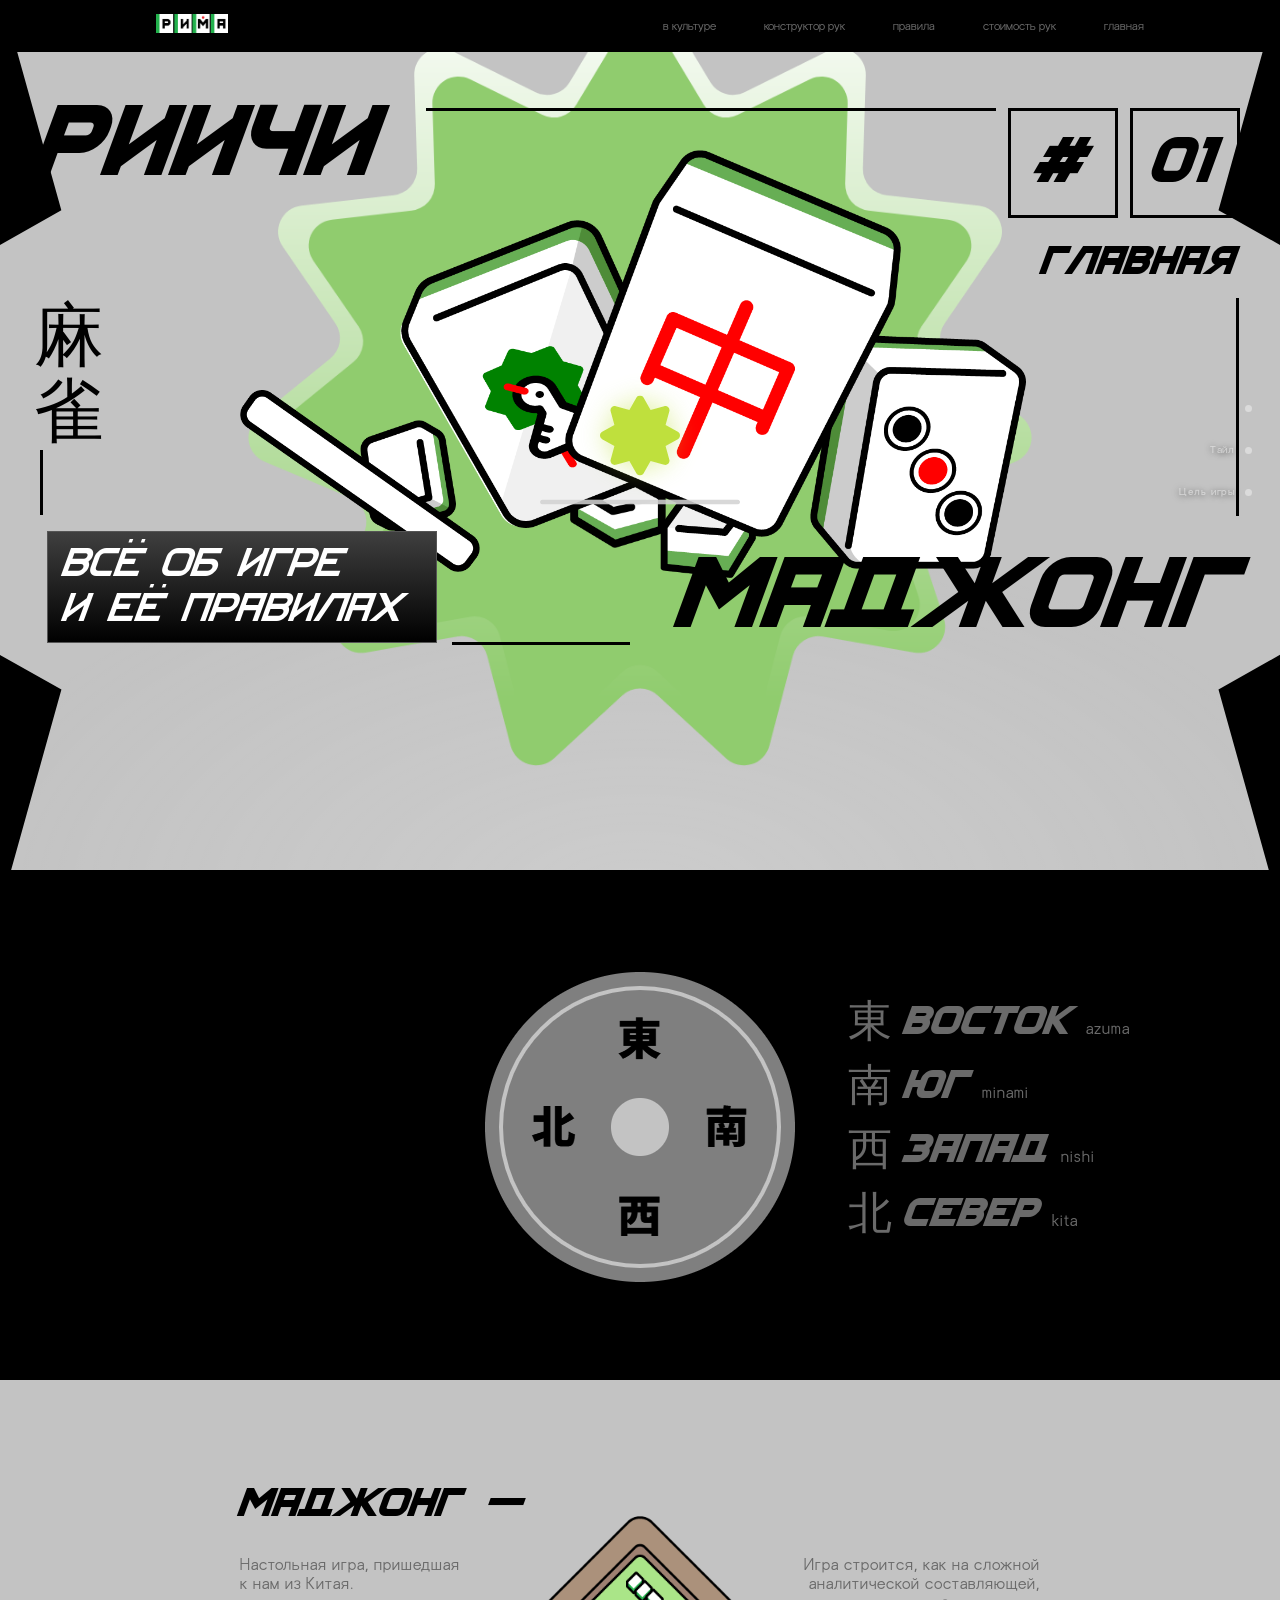
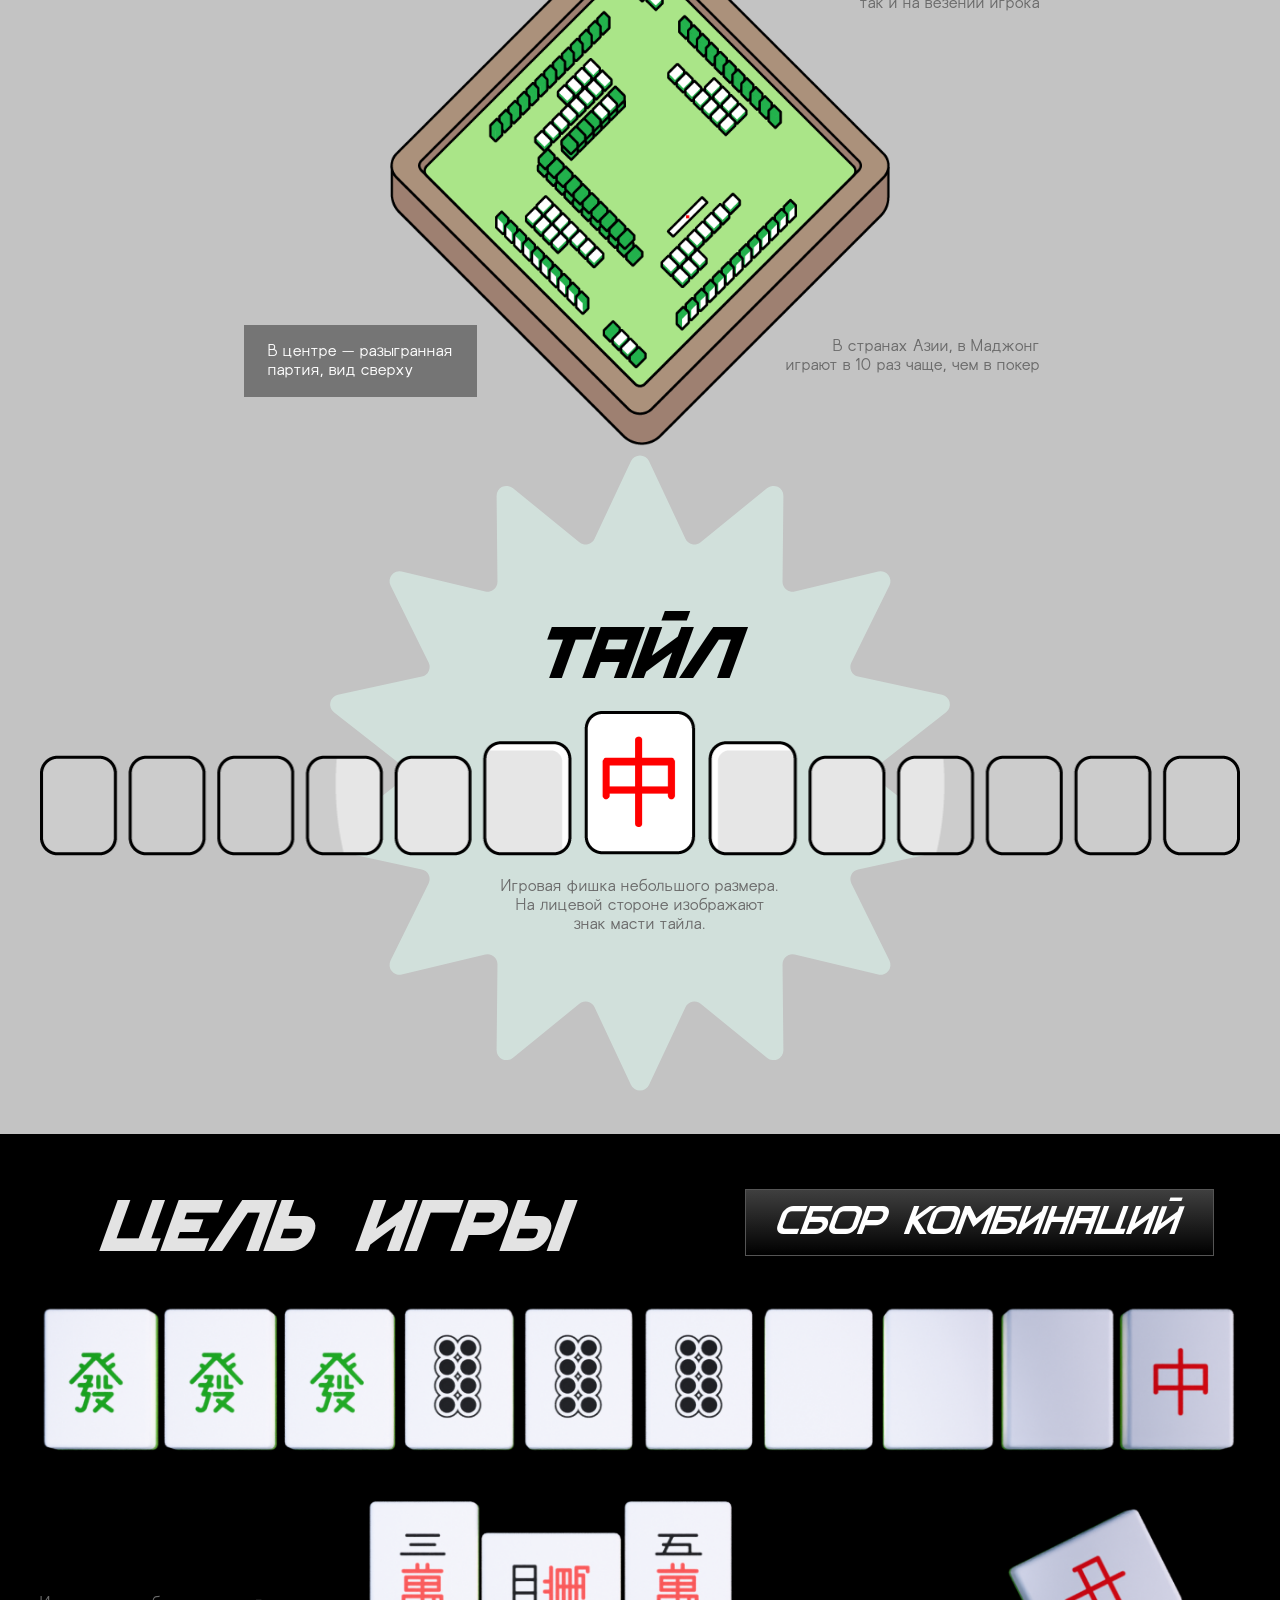
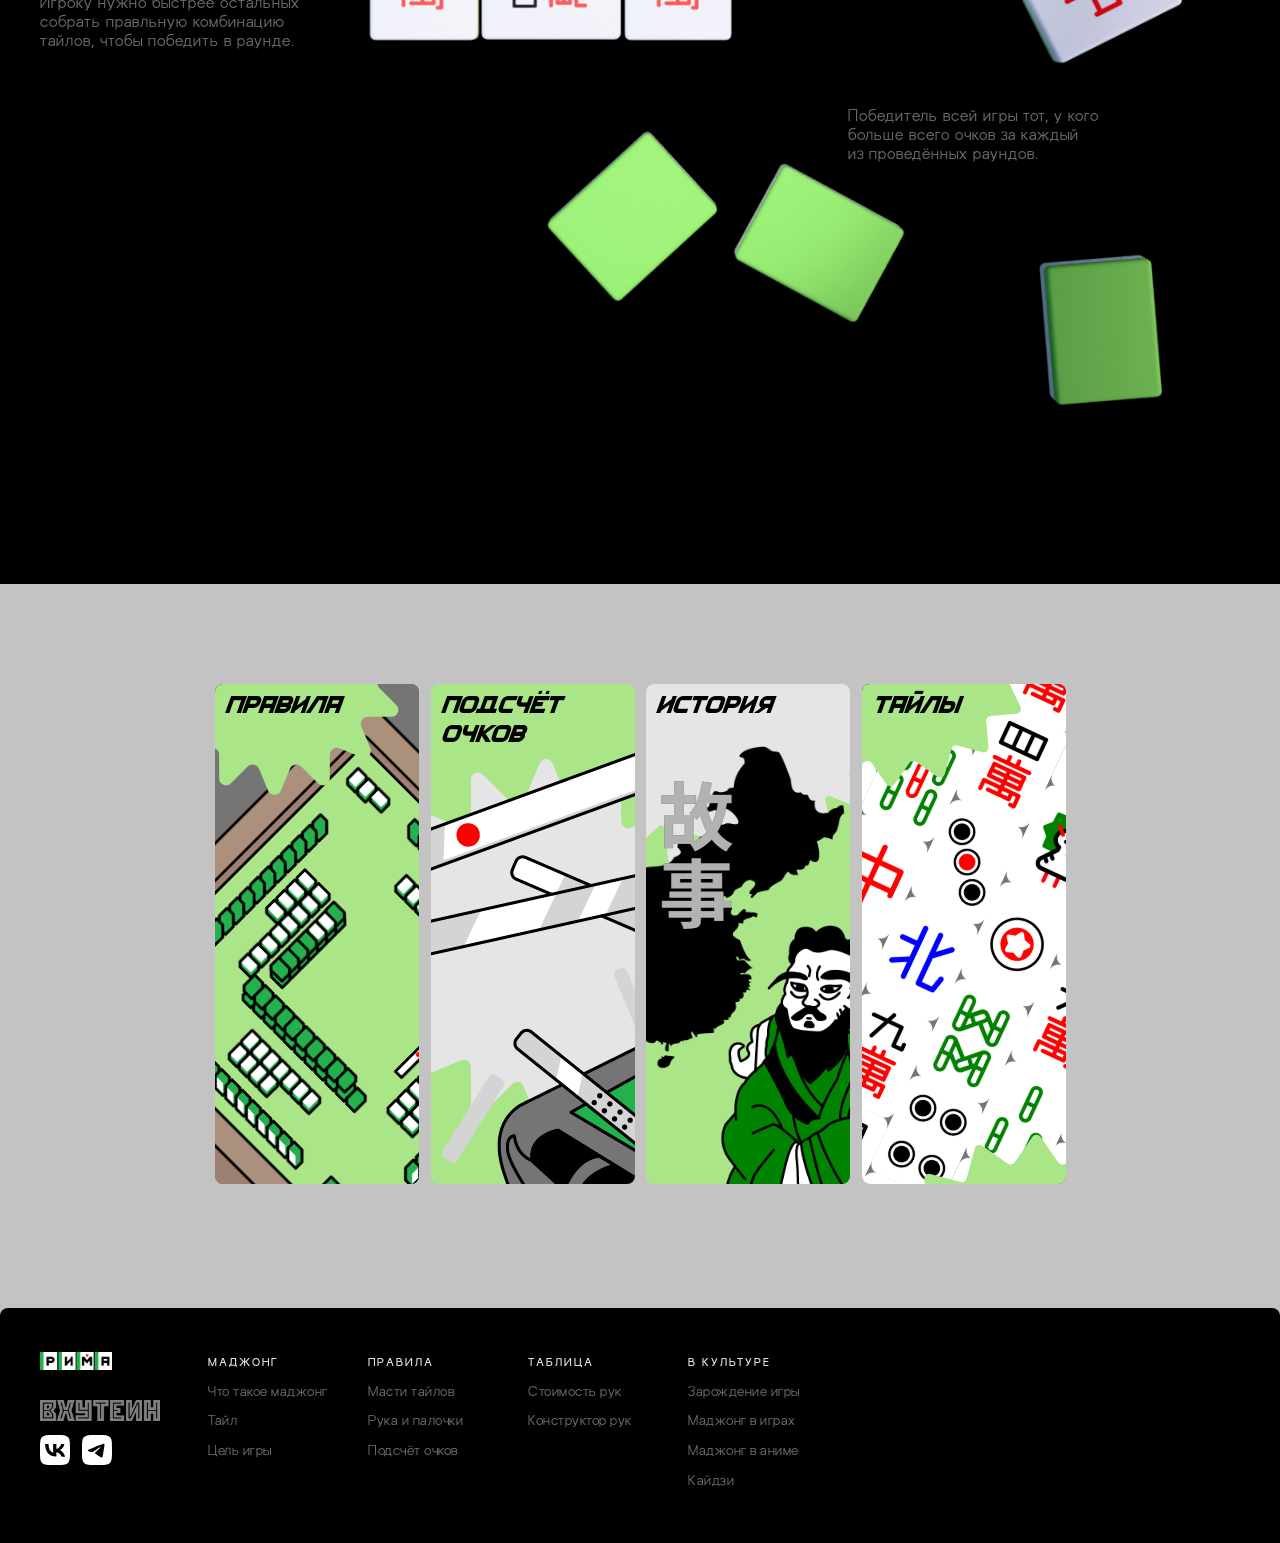
==== index.html @ a5db271f "website download download" ====
<!DOCTYPE html>
<html lang="en">
<head>
    <meta charset="UTF-8">
    <meta name="viewport" content="width=device-width, initial-scale=1.0">
    <title>Риичи Маждонг</title>
    <link rel="stylesheet" href="/css/style.css">
    <link rel="stylesheet" href="css/preloader.css">
    <script src="js/header.js" defer></script>
</head>
<body>
<script src="js/preloader.js"></script>
<!-- хедер -->
<div class="blk-bg-clr" id="header">
    <div class="header-content">
        <div class="logo">
            <img src="img/logo-png/Logo-Rima-Main.png" class="logo-rima-header">
        </div>
        <nav class="header-nav">
            <a href="/page-4.html">в культуре</a>
            <a href="/constructor.html">конструктор рук</a>
            <a href="/page-2.html">правила</a>
            <a href="/page-3.html">стоимость рук</a>
            <a href="/index.html">главная</a>
        </nav>
    </div>
</div>
<div class="padding-block-container m-b-100-block m-t-50-block m-t-100-block" style="position: relative;">
    <!-- звезда на фоне -->
    <div class="absolute-image-container z-2 parallax-container">
        <img src="img/g-banner-star-002.png" id="banner-star-002" class="layer" width="70%" data-speed="0.1">
    </div>
    <!-- тайлы на фоне -->
    <div class="absolute-image-container z-1 parallax-container">
        <!-- <img src="img/tiles-render/03.png" width="100%" id="banner-01-tiles-render-001" class="layer" data-speed="0.5"> -->

        <img src="img/TROG-page-01/banner-01-tile-white-001.png" width="8%" id="banner-01-tile-white-001" class="layer" data-speed="0.6">
        <img src="img/TROG-page-01/banner-01-tile-white-002.png" width="8%" id="banner-01-tile-white-002" class="layer" data-speed="0.7">
        <img src="img/TROG-page-01/banner-01-tile-white-003.png" width="8%" id="banner-01-tile-white-003" class="layer" data-speed="0.8">
        <img src="img/TROG-page-01/banner-01-stick-001.png" width="20%" id="banner-01-stick-001" class="layer" data-speed="1">
        <img src="img/TROG-page-01/banner-01-tile-pin-03-001.png" width="18%" id="banner-01-tile-pin-03-001" class="layer" data-speed="1.2">
        <img src="img/TROG-page-01/banner-01-tile-sou-01-001.png" width="24%" id="banner-01-tile-sou-01-001" class="layer" data-speed="1.6">
        <img src="img/TROG-page-01/banner-01-tile-red-001.png" width="28%" id="banner-01-tile-red-001" class="layer" data-speed="2.2">
    </div>
    <div class="block-horizontal-align">
        <div class="block-container" style="width: 4%;"><h1 class="t-l-align">Риичи</h1></div>
        <div class="block-container">
        <div class="block-container-horizontal items-r-align">
            <svg width="50%" height="4" xmlns="http://www.w3.org/2000/svg" style="margin-top: 8px;">
                <line x1="0" y1="1" x2="100%" y2="1" 
                stroke="black" 
                stroke-width="4" />
            </svg>
            <div class="square"><h2>#</h2></div>
            <div class="square"><h2>01</h2></div>
        </div>
        <h3 class="t-r-align" style="margin-right: 4px;">главная</h3>
        </div>
    </div>
    <div class="block-horizontal-align" style="max-height: 230px;">
        <div class="block-container"><p class="hh t-l-align" style="margin-left: -6px;">麻<br>雀</p>
        <svg width="4" height="30%" xmlns="http://www.w3.org/2000/svg">
            <line x1="1" y1="0" x2="1" y2="100%" 
                stroke="black" 
                stroke-width="4"/>
            </svg></div>
        <div class="block-container items-r-align">
            <svg width="4" height="100%" xmlns="http://www.w3.org/2000/svg">
            <line x1="1" y1="0" x2="1" y2="100%" 
                stroke="black" 
                stroke-width="4"/>
            </svg>
        </div>
    </div>
    <div class="block-horizontal-align">
        <div class="block-container">
            <div class="block-container-horizontal items-b-align">
                <div class="gradient-block">
                <h3 class="t-l-align">Всё об игре<br>
                    и её правилах</h3>
                </div>
                <svg width="30%" height="4" xmlns="http://www.w3.org/2000/svg" style="margin-top: 8px;">
                <line x1="0" y1="1" x2="100%" y2="1" 
                stroke="black" 
                stroke-width="4" />
            </svg>
            </div>
        </div>
        <div class="block-container"><h1 class="t-r-align" style="margin-top: 24px;">Маджонг</h1></div>
    </div>
</div>
<!-- блок ветра -->
<div class="no-padding-block-container blk-bg-clr" style="position: relative; height: 510px;">
    <div class="padding-block-container">
    <div class="block-container-horizontal m-t-100-block idx-up">
        <div class="block-container"></div>
        <div class="block-container items-c-align"><img src="img/round-with-winds-01.png"></div>
        <div class="block-container">
            <!-- ветер -->
            <div class="block-container-horizontal items-l-align items-c-v-align" style="margin-bottom: -12px; margin-top: 12px;">
                <p class="hh2">東</p>
                <h3>Восток</h3>
                <p style="margin-bottom: 0px;">azuma</p>
            </div>
            <!-- ветер -->
            <div class="block-container-horizontal items-l-align items-c-v-align" style="margin-bottom: -12px;">
                <p class="hh2">南</p>
                <h3>юг</h3>
                <p style="margin-bottom: 0px;">minami</p>
            </div>
            <!-- ветер -->
            <div class="block-container-horizontal items-l-align items-c-v-align" style="margin-bottom: -12px;">
                <p class="hh2">西</p>
                <h3>запад</h3>
                <p style="margin-bottom: 0px;">nishi</p>
            </div>
            <!-- ветер -->
            <div class="block-container-horizontal items-l-align items-c-v-align" style="margin-bottom: -12px;">
                <p class="hh2">北</p>
                <h3>Север</h3>
                <p style="margin-bottom: 0px;">kita</p>
            </div>
        </div>
    </div>
    </div>
</div>
<!-- блок что такое маджонг -->
<div class="padding-block-container max-width-800 m-b-100-block m-t-100-block" id="section-mahjong">
    <div class="block-container idx-up">
        <h3 class="t-l-align">Маджонг —</h3>
    </div>
<div class="block-horizontal-align idx-up">
    <div class="block-container">
        <p>Настольная игра, пришедшая<br>
            к&nbsp;нам из&nbsp;Китая.</p>
    </div>
    <div class="block-container"></div>
    <div class="block-container">
        <p class="t-r-align">Игра строится, как на&nbsp;сложной<br>
            аналитической составляющей,<br>
            так и&nbsp;на&nbsp;везении игрока</p>
    </div>
</div>
<div class="block-horizontal-align idx-up">
    <div class="block-container"></div>
    <div class="block-container image-container">
        <img src="img/table-game-002.png">
    </div>
    <div class="block-container"></div>
</div>
<div class="block-horizontal-align idx-up">
    <div class="block-container">
        <div class="grey-block">
            <p>В&nbsp;центре —&nbsp;разыгранная<br>
                партия, вид сверху</p>
        </div>
    </div>
    <div class="block-container"></div>
    <div class="block-container">
        <p class="t-r-align">В&nbsp;странах Азии, в&nbsp;Маджонг<br>
            играют в&nbsp;10&nbsp;раз чаще, чем в&nbsp;покер</p>
    </div>
</div>
</div>
<!-- блок что такое тайл -->
<div class="padding-block-container m-b-100-block" id="section-tile" style="position: relative;">
    <!-- звезда на фоне -->
    <div class="absolute-image-container z-1">
        <img src="img/g-star-001.png" class="star-anim-rotate-01">
    </div>
    <div class="block-container idx-up"><h2>Тайл</h2></div>
    <div class="block-container idx-up"><img src="img/tiles-in-row-01.png" width="100%"></div>
    <div class="idx-up"><p class="t-c-align">Игровая фишка небольшого размера.<br>
        На лицевой стороне изображают<br>
        знак масти тайла.</p></div>
</div>
<!-- блок какая цель игры -->
<div class="no-padding-block-container blk-bg-clr" id="section-goal" style="position: relative; height: 1050px;">
    <!-- тайлы на фоне -->
    <div class="absolute-image-container z1">
        <img src="img/tiles-render/20.png" width="1200vh">
    </div>
    <div class="padding-block-container">
        <div class="block-horizontal-align m-t-50-block idx-up">
            <div class="block-container"><h2>Цель игры</h2></div>
            <div class="block-container"><div class="gradient-block t-r-align" style="margin-left: 100px;"><h3>Сбор комбинаций</h3></div></div>
        </div>
    </div>
    <div class="padding-block-container">
        <div class="block-container" style="height: 270px;"></div>
        <div class="block-container-horizontal idx-up">
            <div class="block-container"><p>Игроку нужно быстрее остальных<br>
                                        собрать правльную комбинацию<br>
                                        тайлов, чтобы победить в&nbsp;раунде.</p></div>
            <div class="block-container"></div>
            <div class="block-container"></div>
        </div>
        <div class="block-container-horizontal idx-up">
            <div class="block-container"></div>
            <div class="block-container"></div>
            <div class="block-container"><p>Победитель всей игры тот, у&nbsp;кого<br>
                                        больше всего очков за&nbsp;каждый<br>
                                        из&nbsp;проведённых раундов.</p></div>
        </div>
    </div>
</div>
<div class="padding-block-container items-c-align m-t-100-block m-b-50-block">
    <div class="block-container-horizontal idx-cards" style="max-width: 850px;">
        
        <a href="/page-2.html" class="block-container block-cards-main">
            <h3 class="hc t-l-align z3">правила</h3>
            <img src="img/cards-01/rools.png">
        </a>

        <a href="/page-2.html#section-score" class="block-container block-cards-main" style="background-color: var(--thirdary-color);">
            <h3 class="hc t-l-align">подсчёт очков</h3>
            <img src="img/cards-01/score.png">
        </a>

        <a href="/page-4.html" class="block-container block-cards-main" style="background-color: var(--thirdary-color);">
            <h3 class="hc t-l-align">история</h3>
            <img src="img/cards-01/history.png">
        </a>

        <a href="/page-3.html" class="block-container block-cards-main">
            <h3 class="hc t-l-align">тайлы</h3>
            <img src="img/cards-01/tiles.png">
        </a>
        
    </div>
</div>
<!-- футер -->
<div class="block-container blk-bg-clr" id="footer">
<div class="padding-block-container footer-inner">

    <!-- Лого и соцсети -->
    <div class="footer-logo-col">
        <img src="img/logo-png/Logo-Rima-Main.png" class="logo-rima">
        <img src="img/logo-png/VH-logo-gray.png" class="logo-vhutein">
        <div class="footer-social">
            <img src="img/logo-svg/vk-white.svg" class="s-media-icons" style="margin-left:0">
            <img src="img/logo-svg/tg-white.svg" class="s-media-icons">
        </div>
    </div>

    <!-- Ссылки по разделам -->
    <nav class="footer-nav-cols">
        <div class="footer-nav-col">
            <p class="footer-nav-col__title">Маджонг</p>
            <a href="/index.html#section-mahjong">Что такое маджонг</a>
            <a href="/index.html#section-tile">Тайл</a>
            <a href="/index.html#section-goal">Цель игры</a>
        </div>
        <div class="footer-nav-col">
            <p class="footer-nav-col__title">Правила</p>
            <a href="/page-2.html#section-suits">Масти тайлов</a>
            <a href="/page-2.html#section-basics">Рука и палочки</a>
            <a href="/page-2.html#section-score">Подсчёт очков</a>
        </div>
        <div class="footer-nav-col">
            <p class="footer-nav-col__title">Таблица</p>
            <a href="/page-3.html">Стоимость рук</a>
            <a href="/constructor.html">Конструктор рук</a>
        </div>
        <div class="footer-nav-col">
            <p class="footer-nav-col__title">В культуре</p>
            <a href="/page-4.html#section-versions">Зарождение игры</a>
            <a href="/page-4.html#section-yakuza">Маджонг в играх</a>
            <a href="/page-4.html#section-akagi">Маджонг в аниме</a>
            <a href="/page-4.html#section-kaiji">Кайдзи</a>
        </div>
    </nav>

</div>
</div>
<button class="back-to-top" type="button" aria-label="Наверх">↑</button>
<script src="js/parallax.js"></script>
<script src="js/back-to-top.js"></script>
<script>
(function () {
    var MARGIN = '0px 0px -10% 0px';
    function observe(el, cb) {
        var obs = new IntersectionObserver(function (entries) {
            if (entries[0].isIntersecting) { cb(el); obs.disconnect(); }
        }, { threshold: 0, rootMargin: MARGIN });
        obs.observe(el);
    }
    document.querySelectorAll('.idx-up').forEach(function (el) {
        observe(el, function (e) { e.classList.add('idx-in'); });
    });
    document.querySelectorAll('.idx-cards').forEach(function (wrap) {
        Array.from(wrap.querySelectorAll('.block-cards-main')).forEach(function (item, i) {
            item.style.transitionDelay = (i * 0.1).toFixed(2) + 's';
        });
        observe(wrap, function (e) { e.classList.add('idx-in'); });
    });
}());
</script>
<script>
    var DOT_NAV_SECTIONS = [
        { id: 'section-mahjong', label: 'Маджонг' },
        { id: 'section-tile',    label: 'Тайл'    },
        { id: 'section-goal',    label: 'Цель игры'}
    ];
</script>
<script src="js/dots-nav.js"></script>
</body>
</html>
---- css/style.css ----
:root {
    --main-black: #000;
    --main-color: #22B14C;
    --secondary-color: #90CC6E;
    --thirdary-color: #AAE588;
    --gray-text-1: #6a6a6a;
    --gray-text-2: #e3e3e3;
    --main-padding: 0px 96px;
    --block-padding: 2px 12px;
    --main-gap: 12px;
    --main-stroke-weight: 3px;
    /* Длительность анимации */
    --transition-duration: 0.3s;
}

html {
  scroll-behavior: smooth;
}

body {
    margin: 0;
    padding: 0;
    min-height: 100vh; /* Высота body = высоте экрана */
    background-size: contain;
    background-color: #C3C3C3;
    background-attachment: fixed;
    font-family: 'ventoza-progressive', sans-serif;
    font-weight: 100;
    font-size: 16px;
    overflow-x: hidden;
    box-sizing: border-box; /* Учитываем padding в ширину */
}

body::before {
    content: '';
    position: fixed;
    bottom: 0;
    left: 0;
    width: 100vw;
    height: 100vh;
    background: radial-gradient(ellipse 80% 60% at 50% 100%,
        rgba(255, 255, 255, 0.16) 0%,
        transparent 70%
    );
    z-index: -9999;
    pointer-events: none;
}

div {
    /* background-color: rgba(0, 0, 0, 0.1); */
    /* Стиль для дива, чтобы видеть форму блока */
}



/* Ventoza progressive */

@font-face {
    /* Ventoza progressive */
    font-family: 'ventoza-progressive';
    src: url('fonts/progressive/Ventozaprogressive-Semi-bold.otf');
    font-weight: 150;
    font-style: normal;
    font-display: swap;
}

@font-face {
    /* Ventoza progressive */
    font-family: 'ventoza-progressive';
    src: url('fonts/progressive/Ventozaprogressive-Regular.otf');
    font-weight: 100;
    font-style: normal;
    font-display: swap;
}

@font-face {
    /* Ventoza progressive */
    font-family: 'ventoza-progressive';
    src: url('fonts/progressive/Ventozaprogressive-Light.otf');
    font-weight: 50;
    font-style: normal;
    font-display: swap;
}




/* Ventoza berense italic */

@font-face {
    /* Ventoza berense */
    font-family: 'ventoza-berense';
    src: url('fonts/berense/Ventozaberense-Bolditalic.otf');
    font-weight: 700;
    font-style: italic;
    font-display: swap;
}

@font-face {
    /* Ventoza berense */
    font-family: 'ventoza-berense';
    src: url('fonts/berense/Ventozaberense-Semi-bolditalic.otf');
    font-weight: 600;
    font-style: italic;
    font-display: swap;
}

@font-face {
    /* Ventoza berense */
    font-family: 'ventoza-berense';
    src: url('fonts/berense/Ventozaberense-Regularitalic.otf');
    font-weight: 400;
    font-style: italic;
    font-display: swap;
}

@font-face {
    /* Ventoza berense */
    font-family: 'ventoza-berense';
    src: url('fonts/berense/Ventozaberense-Lightitalic.otf');
    font-weight: 300;
    font-style: italic;
    font-display: swap;
}



/* Ventoza berense */

@font-face {
    /* Ventoza berense */
    font-family: 'ventoza-berense';
    src: url('fonts/berense/Ventozaberense-Bold.otf');
    font-weight: 700;
    font-style: normal;
    font-display: swap;
}

@font-face {
    /* Ventoza berense */
    font-family: 'ventoza-berense';
    src: url('fonts/berense/Ventozaberense-Semi-bold.otf');
    font-weight: 600;
    font-style: normal;
    font-display: swap;
}

@font-face {
    /* Ventoza berense */
    font-family: 'ventoza-berense';
    src: url('fonts/berense/Ventozaberense-Regular.otf');
    font-weight: 400;
    font-style: normal;
    font-display: swap;
}

@font-face {
    /* Ventoza berense */
    font-family: 'ventoza-berense';
    src: url('fonts/berense/Ventozaberense-Light.otf');
    font-weight: 300;
    font-style: normal;
    font-display: swap;
}



/* Gen Shin */

@font-face {
    /* Gen Shin Bold */
    font-family: 'gen-shin-bold';
    src: url('fonts/Gen Shin/Gen Shin Gothic Bold.ttf');
    font-weight: 500;
    font-style: normal;
    font-display: swap;
}

@font-face {
    /* Gen Shin Heavy */
    font-family: 'gen-shin-heavy';
    src: url('fonts/Gen Shin/Gen Shin Gothic Bold.ttf');
    font-weight: 700;
    font-style: normal;
    font-display: swap;
}

.padding-block-container {
    max-width: 1200px;
    margin: 0 auto;
    margin-bottom: 12px;
    min-height: 48px;
    gap: var(--main-gap);
    box-sizing: border-box; /* Учитываем padding в ширину */
}

.no-padding-block-container {
    width: 100%;
    margin-bottom: 12px;
    padding: var(--block-padding);
    min-height: 48px;
    gap: var(--main-gap);
    box-sizing: border-box; /* Учитываем padding в ширину */
}

.block-container {
    position: relative;
    width: 100%;
    min-height: 48px;
    margin-bottom: 12px;
    gap: var(--main-gap);
    box-sizing: border-box; /* Учитываем padding в ширину */
}

.block-container-horizontal {
    position: relative;
    display: flex;
    justify-content: center; /* Центрируем по горизонтали */
    width: 100%;
    min-height: 48px;
    margin-bottom: 12px;
    gap: var(--main-gap);
    box-sizing: border-box; /* Учитываем padding в ширину */
    align-items: flex-start; /* <-- добавляем - элементы не растягиваются по высоте */
}

.block-cards-main {
    display: block;
    text-decoration: none;
    color: inherit;
    border-radius: 8px;
    background-color: var(--gray-text-1);
    overflow: hidden;
    position: relative;
    height: 500px;

    cursor: pointer; /* Меняет курсор на "пальчик" */
    transition: transform 0.3s ease-out, filter 0.3s ease-out, box-shadow 0.3s ease-out;    
    will-change: transform; /* Подсказка браузеру для плавной анимации */
}

.block-cards-main:hover {
    transform: scale(1.03); 
    box-shadow: 0 10px 20px rgba(0, 0, 0, 0.2);
    filter: brightness(1.1);
}

/* Эффект при клике (нажатии) */
.block-cards-main:active {
    transform: scale(1.01);
}

.m-b-100-block {
    margin-bottom: 200px;
}

.m-b-50-block {
    margin-bottom: 100px;
}

.m-b-25-block {
    margin-bottom: 50px;
}

.m-b-12-block {
    margin-bottom: 25px;
}

.m-b-0-block {
    margin-bottom: 0px;
}

.m-t-50-block {
    margin-top: 50px;
}

.m-t-100-block {
    margin-top: 100px;
}

.p-t-100 {
    padding-top: 100px;
}

.p-b-50 {
    padding-bottom: 50px;
}

.p-b-100 {
    padding-bottom: 100px;
}

.p-b-150 {
    padding-bottom: 150px;
}

.p-b-200 {
    padding-bottom: 200px;
}

.block-container-horizontal .square {
    flex: 0 0 auto; /* сокращенная запись: flex-grow, flex-shrink, flex-basis */
}

.square {
    width: 110px; /* или любой другой размер */
    aspect-ratio: 1 / 1; /* сохраняет квадратную форму */
    border: var(--main-stroke-weight) solid var(--main-black); /* черная обводка 2px */
    background-color: transparent; /* без заливки */
    box-sizing: border-box; /* обводка внутри размера */
    align-items: center;
    margin: 8px 0px;
    display: flex;
    align-items: center;  /* вертикальное центрирование */
    justify-content: center;  /* горизонтальное центрирование */
}

.square h2 {
    font-size: 64px;
}

.block-horizontal-align {
    display: flex;
    justify-content: center; /* Центрируем по горизонтали */
    gap: var(--main-gap);
}

.items-r-align {
    display: flex;
    justify-content: flex-end; /* выравнивание по правой стороне */
}

.items-l-align {
    display: flex;
    justify-content: flex-start; /* выравнивание по правой стороне */
}

.items-b-align {
    display: flex;
    align-items: flex-end; /* выравнивание по правой стороне */
}

.items-c-align {
    display: flex;
    justify-content: center; /* по горизонтали */
    align-items: center;     /* по вертикали */
}

.items-c-v-align {
    display: flex;
    align-items: center;     /* по вертикали */
}

.image-container {
    position: relative;
    width: min(300px, 30vw);  /* адаптивная ширина */
    height: min(200px, 20vw);  /* адаптивная высота */
    overflow: visible;
    margin: 40px;
}

.image-container img {
    position: absolute;
    top: 50%;
    left: 50%;
    transform: translate(-50%, -50%);
    width: min(500px, 50vw);   /* адаптивный размер картинки */
    height: auto;
    max-width: none;            /* убираем ограничение max-width */
}

.absolute-image-container {
    position: absolute;
    top: 0;
    left: 0;
    width: 100%;
    height: 100%;
    display: flex;
    justify-content: center; /* центрирование по горизонтали */
    align-items: center;     /* центрирование по вертикали */
    pointer-events: none;    /* чтобы картинка не мешала кликать по тексту */
}

.z3 {
    z-index: 3;
}

.z2 {
    z-index: 2;
}

.z1 {
    z-index: 1;
}

.z0 {
    z-index: 0;
}

.z-1 {
    z-index: -1;
}

.z-2 {
    z-index: -2;
}

.z-3 {
    z-index: -3;
}

.z-4 {
    z-index: -4;
}

.z-5 {
    z-index: -5;
}

.z-6 {
    z-index: -6;
}

.z-7 {
    z-index: -7;
}

.z-8 {
    z-index: -8;
}

.z-9 {
    z-index: -9;
}

.z-10 {
    z-index: -10;
}

.gradient-block {
    background: linear-gradient(to bottom, #3f3f3f, var(--main-black));
    width: fit-content;
    /* было 2px снизу — текст визуально упирался в край; отступ считается от border-box */
    padding: 10px 32px 8px 32px;
    margin: 4px;
    outline: 1px solid #555555;
    box-sizing: border-box;
}

.gradient-block h3 {
    color: white !important; 
    font-weight: 600;
    /* запас под выносные элементы шрифта (descenders), без лишнего отступа снизу блока */
    line-height: 1.12;
    padding-bottom: 2px;
}

.grey-block {
    background-color: #757575;
    width: fit-content;
    padding: 1px 24px 1px 24px;
    margin: 4px;
}

.grey-block p {
    color: white !important;
}

#header {
    position: fixed;
    top: 0;
    left: 0;
    width: 100%;
    height: 52px;
    display: flex;
    justify-content: center;
    background-color: var(--main-black);
    z-index: 1000;
    position: fixed;
    left: 50%;
    transform: translate(-50%, 0);
    border-radius: 0px;
    
    /* Добавляем плавный переход */
    transition: transform 0.3s ease;
}

/* Скрытое состояние (будет управляться через JS) */
#header.hidden {
    transform: translate(-50%, -100px);
}

.header-content {
    width: 100%;
    max-width: 1200px;
    padding: 0 96px;
    display: flex;
    align-items: center;
    justify-content: space-between;
    box-sizing: border-box;
}

/* Стили для навигации */
.header-nav {
    display: flex;
    gap: 48px;
    background-color: transparent;
}

.header-nav a {
    font-size: 12px;
}

.header-nav a {
    color: var(--gray-text-1);
    text-decoration: none;
    font-family: 'ventoza-progressive', sans-serif;
    transition: color var(--transition-duration);
    background-color: transparent;
}

.header-nav a:hover {
    color: var(--main-color);
}

#footer {
    border-radius: 8px 8px 0px 0px;
    padding: 0;
    width: 100%;
    margin-bottom: 0;
    overflow: hidden; /* предотвращает margin-collapse дочерних элементов */
}

/* ── Footer: внутренний layout ──────────────────────────── */
.footer-inner {
    display: flex;
    align-items: flex-start;
    gap: 48px;
    padding: 44px 0 40px;
    min-height: unset;
}

/* Колонка с логотипами и соцсетями */
.footer-logo-col {
    display: flex;
    flex-direction: column;
    align-items: flex-start;
    gap: 14px;
    flex: 0 0 auto;
}

.footer-social {
    display: flex;
    align-items: center;
}

/* Блок с навигационными колонками */
.footer-nav-cols {
    display: flex;
    gap: 40px;
    flex: 1 1 0;
    flex-wrap: wrap;
    padding-top: 4px;
}

.footer-nav-col {
    display: flex;
    flex-direction: column;
    gap: 10px;
    min-width: 120px;
}

/* Заголовок колонки */
.footer-nav-col__title {
    color: var(--gray-text-2) !important;
    font-family: 'ventoza-progressive', sans-serif;
    font-weight: 150;
    font-size: 11px;
    letter-spacing: 2px;
    text-transform: uppercase;
    margin: 0 0 4px;
}

/* Ссылки в колонке */
.footer-nav-col a {
    color: var(--gray-text-1);
    text-decoration: none;
    font-family: 'ventoza-progressive', sans-serif;
    font-weight: 100;
    font-size: 14px;
    letter-spacing: 0.5px;
    transition: color 0.2s ease;
    line-height: 1.4;
}

.footer-nav-col a:hover {
    color: var(--main-color);
}

@media (max-width: 768px) {
    .footer-inner {
        flex-direction: column;
        gap: 28px;
        padding: 28px 16px 24px;
    }
    .footer-nav-cols {
        gap: 24px;
    }
}

h1, h2, h3 {
    font-family: ventoza-berense;
    margin-top: 0px;
    margin-bottom: 0px;
}

h1 {
    font-weight: 700;
    font-style: italic;
    font-size: 100px;
    text-align: center;
    line-height: 90px;
}

h2 {
    font-weight: 700;
    font-style: italic;
    font-size: 72px;
    text-align: center;
    margin-top: 0px;
}

h3 {
    font-weight: 700;
    font-style: italic;
    font-size: 40px;
    text-align: center;
    margin-top: 0px;
}

h4 {
    font-weight: 700;
    font-style: italic;
    font-size: 40px;
    text-align: center;
    margin-top: 0px;
}

h5 {
    font-weight: 700;
    font-style: italic;
    font-size: 24px;
    text-align: center;
    margin-top: 0px;
}

.hh, .hh2 {
    font-family: gen-shin-bold;
    color: var(--main-black);
    line-height: 76px;
    margin-top: 0px;
    margin-bottom: 0px;
}

.hh {
    font-size: 70px;
}

.hh2 {
    font-size: 44px;
}

.hc {
    position: absolute;
    font-size: 24px;
    margin: 8px 12px;
}

p {
  font-family: ventoza-progressive;
  color: var(--gray-text-1);
  font-size: 16px;
  letter-spacing: 1px;
  z-index: 1;
}

.t-l-align {
    text-align: left;
}

.gradient-block .t-l-align {
    margin-left: -16px;
}

.t-c-align {
    text-align: center;
}

.t-r-align {
    text-align: right;
}

.grn-bg-clr {
    background-color: #AAE687;
}

.grn-bg-clr p {
 color: var(--main-black);
}

.blk-bg-clr {
    background-color: var(--main-black);
}

.blk-bg-clr h2 {
    color: var(--gray-text-2);
}

.blk-bg-clr h3 {
    color: var(--gray-text-1);
}

.blk-bg-clr p {
    color: var(--gray-text-1);
}

.blk-bg-clr .hh {
    color: var(--gray-text-1);
}

.blk-bg-clr .square {
    border: var(--main-stroke-weight) solid var(--gray-text-2); /* черная обводка 2px */
}

.grn-p-18 {
    padding: 18px;
    background-color: #22B14C;
    border-radius: 8px;
}

.max-width-800 {
    max-width: 800px;
}

.stick-block {
    width: auto;
    height: 100%;
}

/* ── Секция палочек для счёта ── */
.stick-section {
    display: flex;
    align-items: center;
    gap: 48px;
}

/* Колонка с палочками — занимает всё свободное место */
.stick-list {
    flex: 1 1 0;
    min-width: 0;
    display: flex;
    flex-direction: column;
    gap: 12px;
}

.stick-row {
    display: flex;
    align-items: center;
    gap: 12px;
}

/* Палочка растягивается на всю строку минус метка */
.stick-row .stick-block {
    flex: 1 1 0;
    min-width: 0;
    width: 100%;
    height: auto;
    display: block;
}

/* Фиксированная ширина метки — «10000» самая широкая */
.stick-label {
    flex: 0 0 60px;
    margin: 0;
    text-align: left;
}

/* Колонка с текстом — фиксированная ширина справа */
.stick-text {
    flex: 0 0 400px;
}

.logo-rima {
    padding: 0;
    width: 72px;
    object-fit: contain;
    margin-bottom: 16px;
}

.logo-rima-header {
    padding: 20px;
    width: 72px;
    object-fit: contain;
}

.logo-vhutein {
    padding: 0;
    width: 120px;
    object-fit: contain;
}

.s-media-icons {
    width: 30px;
    margin-left: 12px;
    object-fit: contain;
}

.table-card {
    position: absolute;
    width: 500px;
    aspect-ratio: 1 / 1; /* сохраняет квадратную форму */
    left: -100px;
}

.g-star-002 {
    position: absolute;
    top: 0px;
}

.g-star-003 {
    position: absolute;
    top: 20px;
    width: 220px;
}

.score-02 {
    position: absolute;
    width: 205px;
    height: 460px;
    top: 10px;
}

#banner-01-tiles-render-001 {
    position: absolute;
    left: 175px;
}

#banner-01-stick-001 {
    position: absolute;
    left: 200px;
    top: 290px;
}

#banner-01-tile-pin-03-001 {
    position: absolute;
    left: 770px;
    top: 235px;
}

#banner-01-tile-red-001 {
    position: absolute;
    left: 525px;
    top: 50px;
}

#banner-01-tile-sou-01-001 {
    position: absolute;
    left: 360px;
    top: 120px;
}

#banner-01-tile-white-001 {
    position: absolute;
    left: 320px;
    top: 320px;
}

#banner-01-tile-white-002 {
    position: absolute;
    left: 530px;
    top: 370px;
}

#banner-01-tile-white-003 {
    position: absolute;
    left: 620px;
    top: 390px;
}

#g-star-004 {
    position: absolute;
    left: 360px;
    top: -10px;
}

#TROG-table-01 {
    position: absolute;
    width: max(130vw, 1400px);
    max-width: none !important;
    left: calc(50% - 900px);
    top: 250px;
    height: auto;
}

#TROG-tiles-01_1 {
    position: absolute;
    width: 100%;
    height: auto;
    top: 320px;
}

#TROG-tiles-01 {
    position: absolute;
    width: 70%;
    height: auto;
    left: -200px;
    top: 470px;
}

#TROG-tanuki-01 {
    position: absolute;
    height: auto;
    top: -50px;
    left: 500px;
}

#TROG-tail-01 {
    position: absolute;
    height: auto;
    top: 330px;
    left: 850px;
}

#TROG-tile-hand-01 {
    position: absolute;
    height: auto;
    top: 70px;
    left: 360px;
}

#TROG-hand-01 {
    position: absolute;
    height: auto;
    top: 170px;
    left: 480px;
}

#akagi-parallax-01, #akagi-parallax-02, #akagi-parallax-03, #akagi-parallax-bg {
    position: absolute;
    height: auto;
    left: 100px;
}

#akagi-parallax-bg {
    left: 200px;
}

.akagi-overlay-wrap {
    display: flex;
    justify-content: center;
    position: relative;
}

@keyframes spinCW {
    from { rotate: 0deg; }
    to   { rotate: 360deg; }
}

.akagi-light-03 {
    display: block;
    animation: spinCW 18s linear infinite;
}

@keyframes pinSway {
    0%, 100% { rotate: 25deg; }
    50%       { rotate: 35deg; }
}

@keyframes pinShake {
    0%        { rotate: 30deg; scale: 1; }
    10%       { scale: 1.12; }
    20%       { rotate: 42deg; }
    40%       { rotate: 18deg; }
    60%       { rotate: 40deg; }
    80%       { rotate: 20deg; }
    100%      { rotate: 30deg; scale: 1; }
}

.akagi-1-pin-wrap {
    position: absolute;
    top: 50%;
    left: 50%;
    translate: -50% -50%;
    width: 13%;
    z-index: 1;
    cursor: pointer;
    transition: scale 0.2s ease;
}

.akagi-1-pin-wrap:hover {
    scale: 1.15;
}

.akagi-1-pin-wrap.is-shaking .akagi-1-pin {
    animation: pinShake 0.45s ease-in-out;
}

.akagi-1-pin {
    display: block;
    width: 100%;
    animation: pinSway 3s ease-in-out infinite;
    -webkit-user-drag: none;
    user-select: none;
    pointer-events: none;
}

/* анимации */

@keyframes spin {
    from {
        transform: rotate(0deg);
    }
    to {
        transform: rotate(360deg);
    }
}

.star-anim-rotate-01 {
    animation: spin 60s linear infinite;
    image-rendering: crisp-edges;
}

/* Page 03: yaku table */
.yaku-page-title p {
    margin-top: 12px;
    color: #4b4b4b;
    
}

.yaku-banner-placeholder {
    min-height: 220px;
    border: 1px dashed #202020;
    border-radius: 8px;
    background-color: #b9b9b9;
}

.yaku-round-goal-section {
    position: relative;
    overflow: hidden;
    min-height: 420px;
    margin-bottom: 32px;
}

.yaku-round-goal-content {
    position: relative;
    z-index: 2;
    padding-top: 84px;
    padding-bottom: 84px;
    max-width: 900px;
}

.yaku-round-goal-content p {
    max-width: 760px;
    margin: 20px auto 0;
}

.yaku-round-goal-content a {
    color: #b9b9b9;
    text-decoration: none;
    font-family: 'ventoza-progressive', sans-serif;
    font-weight: 150;
    transition: color 0.2s ease;
}

.yaku-round-goal-content a:hover {
    color: var(--main-color);
}

.yaku-round-goal-star-wrap {
    position: absolute;
    top: 50%;
    left: 50%;
    transform: translate(-50%, -50%);
    width: 780px;
    height: 780px;
    display: flex;
    align-items: center;
    justify-content: center;
    z-index: 1;
    pointer-events: none;
}

.yaku-round-goal-star {
    width: 100%;
    height: auto;
    opacity: 0.65;
}

.yaku-main-wrapper {
    padding-bottom: 140px;
}

.yaku-table-section-title {
    margin-bottom: 16px;
}

.yaku-table-shell {
    border: 1px solid var(--main-black);
    border-radius: 8px;
    background-color: #d7d7d7;
    padding: 20px 16px 24px 16px;
}

.yaku-table-head {
    display: grid;
    grid-template-columns: 1.4fr 2fr 1fr 0.55fr;
    gap: 16px;
    padding: 0 12px 10px 12px;
    border-bottom: 1px solid var(--main-black);
    margin-bottom: 14px;
}

.yaku-table-head div {
    font-family: 'ventoza-progressive', sans-serif;
    color: var(--main-black);
    font-weight: 150;
    letter-spacing: 0;
}

.yaku-table-body {
    display: flex;
    flex-direction: column;
    gap: 14px;
}

.yaku-row {
    display: grid;
    grid-template-columns: 1.4fr 2fr 1fr 0.55fr;
    gap: 16px;
    align-items: center;
    border-radius: 8px;
    background-color: rgba(255, 255, 255, 0.35);
    padding: 14px 12px;
    transition: opacity 0.24s ease, transform 0.24s ease, filter 0.24s ease, background-color 0.24s ease;
    will-change: opacity, transform;
}

.yaku-row:hover {
    transform: scale(1.015);
    background-color: rgba(255, 255, 255, 0.62);
}

.yaku-row-entering {
    opacity: 0;
    transform: translateY(8px);
    filter: blur(1px);
}

.yaku-row-leaving {
    opacity: 0;
    transform: translateY(-8px);
    filter: blur(1px);
    pointer-events: none;
}

.yaku-cell {
    color: #2f2f2f;
    font-family: 'ventoza-progressive', sans-serif;
    font-weight: 50;
    letter-spacing: 1px;
}

.yaku-name-cell {
    display: flex;
    flex-direction: column;
    align-items: flex-start;
    gap: 8px;
    font-family: 'ventoza-berense', sans-serif;
    font-size: 16px;
    font-style: italic;
    font-weight: 600;
}

.yaku-name-title {
    display: block;
}

.yaku-hand-image {
    width: 100%;
    max-width: 300px;
    height: auto;
    object-fit: contain;
    border: none;
    border-radius: 0;
    background-color: transparent;
}

.yaku-hand-tiles {
    display: flex;
    align-items: center;
    gap: 2px;
    margin-top: 6px;
    flex-wrap: nowrap;
    overflow-x: auto;
}

.yaku-mini-tile {
    height: 30px;
    width: auto;
    display: block;
    border-radius: 2px;
    flex-shrink: 0;
}

.yaku-hand-sep {
    width: 1.5px;
    height: 30px;
    background: #bbb;
    margin: 0 4px;
    flex-shrink: 0;
}

.yaku-mini-tile--win {
    height: 34px;
}

.yaku-cost-cell {
    white-space: nowrap;
}

.yaku-empty-state {
    color: #2a2a2a;
    margin: 20px 12px 0;
}

.yaku-search-sticky {
    position: fixed;
    left: 50%;
    bottom: 14px;
    transform: translateX(-50%);
    width: min(500px, calc(100% - 24px));
    border-radius: 10px;
    background-color: var(--gray-text-1);
    padding: 10px 12px;
    box-shadow: 0 6px 18px rgba(0, 0, 0, 0.2);
    z-index: 1200;
    opacity: 0;
    transform: translateX(-50%) translateY(20px);
    pointer-events: none;
    transition: opacity 0.3s ease, transform 0.3s ease;
}

.yaku-search-sticky.yaku-search-visible {
    opacity: 1;
    transform: translateX(-50%) translateY(0);
    pointer-events: auto;
}

.yaku-search-label {
    display: block;
    font-family: 'ventoza-progressive', sans-serif;
    color: #1d1d1d;
    font-size: 13px;
    margin-bottom: 8px;
}

.yaku-search-input {
    width: 100%;
    border: none;
    border-radius: 6px;
    background-color: #f7f7f7;
    color: #151515;
    font-family: 'ventoza-progressive', sans-serif;
    font-size: 16px;
    padding: 10px 12px;
    box-sizing: border-box;
    box-shadow: none;
    outline: none;
    appearance: none;
    -webkit-appearance: none;
    -moz-appearance: none;
}

.yaku-search-input:focus {
    outline: 2px solid var(--main-color);
    box-shadow: none;
}

@media (max-width: 980px) {
    .yaku-table-head,
    .yaku-row {
        grid-template-columns: 1fr;
        gap: 8px;
    }

    .yaku-table-head {
        display: none;
    }

    .yaku-hand-image {
        width: 64px;
        height: 46px;
    }

    .yaku-search-sticky {
        bottom: 8px;
    }
}

/* Page 03: баннер с полноширинным паттерном (без параллакса) */
.trog-p03-banner {
    position: relative;
    overflow: hidden;
    min-height: 520px;
    margin-bottom: 12px;
}

.trog-p03-banner-pattern {
    position: absolute;
    inset: 0;
    z-index: 0;
    pointer-events: none;
    isolation: isolate;
}

.trog-p03-banner-pattern::after {
    content: '';
    position: absolute;
    inset: 0;
    z-index: 1;
    pointer-events: none;
    /* Высветление тёмных участков паттерна — крути opacity и mix-blend-mode на глаз */
    background-color: rgba(255, 255, 255, 0.1);
    mix-blend-mode: screen;
}

.trog-p03-banner-pattern-mover {
    position: absolute;
    left: 50%;
    top: 50%;
    width: 180vmax;
    height: 180vmax;
    margin-left: -90vmax;
    margin-top: -90vmax;
    background-image: url('../img/TROG-page-03/tiles-pattern.png');
    background-repeat: repeat;
    background-position: 0 0;
    /* Высота тайла 1200px, ширина по пропорции файла (без сжатия): */
    background-size: auto 1200px;
    transform: rotate(-30deg);
    transform-origin: center center;
    animation: trog-p03-pattern-drift 40s linear infinite;
}

@keyframes trog-p03-pattern-drift {
    0%   { background-position: 0 0; }
    100% {
        /* dx и dy кратны периоду тайла — бесшовный цикл гарантирован.
           background-size: auto 1200px → tile height = 1200px.
           Для кажущегося горизонтального сдвига нужен вектор под ~30°:
           dy = 1×1200px, dx = dy×√3 ≈ 2078px */
        background-position: 2078px 1200px;
    }
}

@media (prefers-reduced-motion: reduce) {
    .trog-p03-banner-pattern-mover {
        animation: none;
    }
}

.trog-p03-banner-inner {
    position: relative;
    z-index: 1;
}

.back-to-top {
    position: fixed;
    right: 20px;
    bottom: 20px;
    width: 48px;
    height: 48px;
    border: 1px solid #111111;
    border-radius: 50%;
    background-color: #000000;
    color: #ffffff;
    font-family: 'ventoza-berense', sans-serif;
    font-size: 24px;
    line-height: 1;
    display: flex;
    align-items: center;
    justify-content: center;
    cursor: pointer;
    z-index: 1400;
    opacity: 0;
    transform: translateY(14px);
    pointer-events: none;
    transition: opacity 0.28s ease, transform 0.28s ease, background-color 0.2s ease;
}

.back-to-top.is-visible {
    opacity: 1;
    transform: translateY(0);
    pointer-events: auto;
}

.back-to-top:hover {
    background-color: #1a1a1a;
}

.back-to-top:focus-visible {
    outline: 2px solid #90CC6E;
    outline-offset: 2px;
}

.video-container {
    position: relative;
    padding-bottom: 56.25%; /* 16:9 соотношение сторон */
    height: 0;
    overflow: hidden;
    max-width: 100%;
    background: #000;
}
.video-container video, .video-container iframe {
    position: absolute;
    top: 0;
    left: 0;
    width: 100%;
    height: 100%;
}

.black-tint-video {
    position: absolute;
    top: 0;
    left: 0;
    width: 100%;
    height: 100%;
    background: rgba(0,0,0,0.4);
}

.video-container {
    position: relative;
    width: 100%;
    overflow: hidden;
}

.video-container video {
    width: 100%;
    display: block;
}

.black-tint-video {
    position: absolute;
    top: 0;
    left: 0;
    width: 100%;
    height: 100%;
    background: rgba(0, 0, 0, 0.6); /* Затемнение, можно менять */
    pointer-events: none; /* Чтобы клики проходили сквозь затемнение */
}

/* Контейнер для всего текста поверх видео */
.video-content {
    position: absolute;
    top: 0;
    left: 0;
    width: 100%;
    height: 100%;
    display: flex;
    justify-content: space-between; /* Раздвигает левый блок и правую нумерацию */
    align-items: flex-start; /* Прижимает к верху */
    padding: 120px;
    box-sizing: border-box;
    color: white;
    z-index: 2;
}

/* Левый блок (заголовок + текст) */
.text-left {
    max-width: 40%; /* Чтобы текст не растягивался на всю ширину */
}

.text-left h3 {
    margin: 0 0 30px 0;
}

.text-left p {
    margin: 0;
    color: white;
}

/* Нумерация в правом верхнем углу */
.number-right h2 {
    margin: 0;
}

/* ============================
   VSTACK: sticky card stack (videos 01-10)
   ============================ */

.vstack-section {
    position: relative;
    /* height set by JS: 10 * 100vh */
}

.vstack-sticky {
    position: sticky;
    top: 0;
    height: 100vh;
    overflow: hidden;
}

.vstack-card {
    position: absolute;
    inset: 0;
    will-change: transform;
}

/* Video fills the full card */
.vstack-card .video-container {
    position: absolute;
    inset: 0;
    height: 100%;
    padding-bottom: 0; /* override the 16:9 padding trick */
}

.vstack-card .video-container video {
    position: absolute;
    inset: 0;
    width: 100%;
    height: 100%;
    object-fit: cover;
}

.vstack-card .video-content {
    padding: 80px 96px;
}

/* ============================
   VDRAW: horizontal draw section (videos 11-14)
   ============================ */

.vdraw-section {
    position: relative;
    /* height set by JS: 4 * 100vh */
    background-color: var(--main-black);
}

.vdraw-sticky {
    position: sticky;
    top: 0;
    height: 100vh;
    display: flex;
    overflow: hidden;
}

.vdraw-col {
    flex-shrink: 0;
    height: 100%;
    overflow: hidden;
    position: relative;
    will-change: width;
}

.vdraw-col .video-container {
    position: absolute;
    inset: 0;
    height: 100%;
    padding-bottom: 0;
    width: 100%;
}

.vdraw-col .video-container video {
    position: absolute;
    inset: 0;
    width: 100%;
    height: 100%;
    object-fit: cover;
}

.vdraw-col .video-content {
    padding: 40px 28px;
    flex-direction: column;
    justify-content: flex-end;
    align-items: flex-start;
}

.vdraw-col .text-left {
    max-width: 100%;
    min-width: 0;
    overflow: hidden;
}

.vdraw-col .text-left h3 {
    font-size: 22px;
    white-space: nowrap;
    overflow: hidden;
    text-overflow: ellipsis;
    margin-bottom: 10px;
    line-height: 1.1;
}

.vdraw-col .text-left .vdraw-desc {
    font-size: 12px;
    line-height: 1.55;
    letter-spacing: 0.5px;
    opacity: 1;
    max-height: 120px;
    overflow: hidden;
    transition: opacity 0.25s ease, max-height 0.35s ease;
}

.akagi-pages {
    gap: 8px;
    padding: 24px;
    align-items: stretch;
}

.akagi-page {
    flex: 1 1 0;
    min-width: 0;
    height: 420px;
    object-fit: cover;
    object-position: top;
    border-radius: 6px;
    cursor: zoom-in;
    transition: transform 0.25s cubic-bezier(0.34, 1.56, 0.64, 1),
                box-shadow 0.25s ease;
    position: relative;
    z-index: 0;
}

.akagi-page:hover {
    transform: scale(1.06);
    box-shadow: 0 12px 36px rgba(0, 0, 0, 0.6);
    z-index: 1;
}

/* ── Lightbox ──────────────────────────────────────────────── */
.akagi-lightbox {
    position: fixed;
    inset: 0;
    z-index: 2000;
    background: rgba(0, 0, 0, 0.92);
    display: flex;
    align-items: center;
    justify-content: center;
    opacity: 0;
    pointer-events: none;
    transition: opacity 0.25s ease;
    cursor: zoom-out;
}

.akagi-lightbox.is-open {
    opacity: 1;
    pointer-events: auto;
}

.akagi-lightbox__img {
    max-width: 90vw;
    max-height: 92vh;
    object-fit: contain;
    border-radius: 6px;
    cursor: default;
    transform: scale(0.92);
    transition: transform 0.28s cubic-bezier(0.34, 1.56, 0.64, 1);
    box-shadow: 0 24px 80px rgba(0, 0, 0, 0.8);
}

.akagi-lightbox.is-open .akagi-lightbox__img {
    transform: scale(1);
}

.akagi-lightbox__close {
    position: absolute;
    top: 20px;
    right: 24px;
    color: rgba(255, 255, 255, 0.6);
    font-size: 32px;
    line-height: 1;
    cursor: pointer;
    background: none;
    border: none;
    padding: 4px 8px;
    transition: color 0.2s ease;
    font-family: 'ventoza-berense', sans-serif;
}

.akagi-lightbox__close:hover {
    color: #fff;
}

.akagi-portrait-01 {
    width: 30%;
    display: block;
    margin: 0 auto;
}

/* Hide description when column is narrow */
.vdraw-col.is-narrow .text-left .vdraw-desc {
    opacity: 0;
    max-height: 0;
}

/* Общий заголовок "Ничья" поверх всех колонок */
.vdraw-title {
    position: absolute;
    top: 36px;
    left: 48px;
    z-index: 50;
    pointer-events: none;
}

.vdraw-title h2 {
    color: #ffffff;
    font-size: 56px;
    text-align: left;
    margin: 0;
    line-height: 1;
    text-shadow: 0 2px 24px rgba(0,0,0,0.5);
}

.vdraw-col .number-right {
    position: absolute;
    top: 28px;
    right: 20px;
}

/* Нумерация: серая по умолчанию, белая у активной колонки */
.vdraw-col .number-right h2 {
    font-size: 40px;
    margin: 0;
    color: rgba(255, 255, 255, 0.22);
    transition: color 0.45s ease;
}

.vdraw-col.is-draw-active .number-right h2 {
    color: rgba(255, 255, 255, 1);
}

/* ============================
   DOT NAVIGATION
   ============================ */

.dot-nav {
    position: fixed;
    right: 28px;
    top: 50%;
    transform: translateY(-50%);
    z-index: 1300;
    pointer-events: none; /* контейнер не блокирует клики на странице */
}

.dot-nav__list {
    list-style: none;
    margin: 0;
    padding: 0;
    display: flex;
    flex-direction: column;
    align-items: flex-end;
    gap: 20px;
}

.dot-nav__btn {
    pointer-events: auto;
    display: flex;
    align-items: center;
    gap: 10px;
    background: none;
    border: none;
    cursor: pointer;
    padding: 5px 0;
    outline: none;
}

/* Подпись слева от точки */
.dot-nav__label {
    font-family: 'ventoza-progressive', sans-serif;
    font-size: 10px;
    letter-spacing: 0.8px;
    color: rgba(255, 255, 255, 0.45);
    white-space: nowrap;
    text-shadow: 0 1px 6px rgba(0, 0, 0, 0.6);
    transition: color 0.25s ease, opacity 0.25s ease;
    /* Появляется при наведении или активном состоянии */
    opacity: 0;
    transform: translateX(6px);
    transition: opacity 0.25s ease, transform 0.25s ease, color 0.25s ease;
}

.dot-nav__btn:hover .dot-nav__label,
.dot-nav__btn.is-active .dot-nav__label {
    opacity: 1;
    transform: translateX(0);
    color: rgba(255, 255, 255, 0.9);
}

/* Сама точка */
.dot-nav__dot {
    width: 7px;
    height: 7px;
    border-radius: 50%;
    flex-shrink: 0;
    background-color: rgba(255, 255, 255, 0.4);
    box-shadow: 0 0 0 0 rgba(34, 177, 76, 0);
    transition:
        width          0.3s cubic-bezier(0.34, 1.56, 0.64, 1),
        height         0.3s cubic-bezier(0.34, 1.56, 0.64, 1),
        background-color 0.3s ease,
        box-shadow     0.3s ease;
}

.dot-nav__btn:hover .dot-nav__dot {
    background-color: rgba(255, 255, 255, 0.75);
}

/* Активное состояние: зеленая + кольцо */
.dot-nav__btn.is-active .dot-nav__dot {
    width: 11px;
    height: 11px;
    background-color: var(--main-color);
    box-shadow: 0 0 0 3px rgba(34, 177, 76, 0.35);
}

/* ============================
   BANNER INTRO ANIMATION
   ============================ */

/* ── Keyframes ─────────────────────────────────────────────────────────── */

@keyframes bniOpacity {
    from { opacity: 0; }
    to   { opacity: 1; }
}

@keyframes bniLineReveal {
    from { opacity: 0; transform: translateY(28px); }
    to   { opacity: 1; transform: translateY(0);    }
}

@keyframes bniFadeUp {
    from { opacity: 0; transform: translateY(26px); }
    to   { opacity: 1; transform: translateY(0);    }
}

@keyframes bniFadeLeft {
    from { opacity: 0; transform: translateX(-42px); }
    to   { opacity: 1; transform: translateX(0);     }
}

@keyframes bniFadeRight {
    from { opacity: 0; transform: translateX(32px);  }
    to   { opacity: 1; transform: translateX(0);     }
}

@keyframes bniScaleIn {
    from { opacity: 0; transform: scale(0.55); }
    to   { opacity: 1; transform: scale(1);    }
}

@keyframes bniLineDraw {
    from { stroke-dashoffset: 3000; }
    to   { stroke-dashoffset: 0;    }
}

/* ── Parallax-картинки: только opacity (transform — у parallax.js) ─────── */

#g-star-004        { animation: bniOpacity 1.4s ease-out both; }
#TROG-table-01     { animation: bniOpacity 0.9s ease-out both; animation-delay: 0s;    }
#TROG-tanuki-01    { animation: bniOpacity 1s   ease-out both; animation-delay: .1s;   }
#TROG-tail-01      { animation: bniOpacity 0.8s ease-out both; animation-delay: .2s;   }
#TROG-hand-01      { animation: bniOpacity 0.7s ease-out both; animation-delay: .18s;  }
#TROG-tile-hand-01 { animation: bniOpacity 0.7s cubic-bezier(0.22,1,.36,1) both; animation-delay: .35s; }
#TROG-tiles-01_1   { animation: bniOpacity 0.8s ease-out both; animation-delay: .22s;  }
#TROG-tiles-01     { animation: bniOpacity 0.8s ease-out both; animation-delay: .3s;   }

/* ── Text reveal ──────────────────────────────────────────────────────── */

/* H1: каждая строка выезжает снизу из-за невидимой черты.
   padding + отрицательный margin расширяют зону overflow:hidden
   так, чтобы курсивные засечки не обрезались, но layout не менялся. */
.bni-line-wrap {
    display: block;
    /* клиппинг больше не нужен — текст появляется через opacity */
}

.bni-line {
    display: block;
    animation: bniLineReveal 0.75s cubic-bezier(0.22, 1, 0.36, 1) both;
}

/* Остальные текстовые элементы */
.bni-fade-up    { animation: bniFadeUp    0.7s ease-out both; }
.bni-fade-left  { animation: bniFadeLeft  0.85s ease-out both; }
.bni-fade-right { animation: bniFadeRight 0.7s ease-out both; }
.bni-scale-in   { animation: bniScaleIn   0.55s cubic-bezier(0.34, 1.56, 0.64, 1) both; }

/* SVG-линия: рисуется слева направо */
.bni-svg-line {
    stroke-dasharray: 3000;
    animation: bniLineDraw 0.75s ease-out both;
}

/* Уважаем prefers-reduced-motion */
@media (prefers-reduced-motion: reduce) {
    #g-star-004, #TROG-table-01, #TROG-tanuki-01, #TROG-tail-01,
    #TROG-hand-01, #TROG-tile-hand-01, #TROG-tiles-01_1, #TROG-tiles-01,
    .bni-line, .bni-fade-up, .bni-fade-left, .bni-fade-right,
    .bni-scale-in, .bni-svg-line {
        animation: none;
    }
}
/* ── Origin cards (page-4: версии появления игры) ────────────────────────── */

.origin-cards {
    display: flex;
    gap: 16px;
    margin-top: 32px;
    margin-bottom: 48px;
    align-items: stretch;
}

.origin-card {
    flex: 1;
    display: flex;
    flex-direction: column;
    border: 2px solid var(--gray-text-2);
    border-radius: 16px;
    padding: 24px 20px 28px;
    box-sizing: border-box;
}

.origin-card h3 {
    font-size: 48px;
    font-style: italic;
    font-weight: 700;
    color: var(--gray-text-2);
    margin: 0 0 20px 0;
    text-align: left;
    line-height: 1;
}

.origin-card__img-placeholder {
    aspect-ratio: 1 / 1;
    border-radius: 10px;
    background-color: rgba(212, 212, 212, 0.12);
    margin-bottom: 20px;
    overflow: hidden;
}

.origin-card__img-placeholder img {
    width: 100%;
    height: 100%;
    object-fit: cover;
    display: block;
    border-radius: 0;
}

.origin-card p {
    font-size: 15px;
    font-weight: 100;
    color: var(--gray-text-1);
    margin: 0;
    line-height: 1.6;
}

/* ── Tiles marquee (page-4: бесконечная лента тайлов) ────────────────────── */

.tiles-marquee-wrap {
    width: 100%;
    overflow: hidden;
    margin-top: -70px;      /* заезжает под предыдущий блок */
    padding: 0;
    line-height: 0;
    position: relative;
    z-index: -1;             /* ниже контент-блока (z-index: 1) */
}

.tiles-marquee-track {
    display: flex;
    gap: 4px;               /* зазор между тайлами */
    width: max-content;
    animation: tileScroll 32s linear infinite;
    will-change: transform;
}

.tiles-marquee-img {
    height: 120px;
    width: auto;
    display: block;
    flex-shrink: 0;
}

@keyframes tileScroll {
    from { transform: translateX(-10%); }
    to   { transform: translateX(-43.33%); } /* ровно половина трека — дубль бесшовен */
}

@media (prefers-reduced-motion: reduce) {
    .tiles-marquee-track { animation: none; }
}

/* ── Akagi banner bg rotation ───────────────────────────── */
@keyframes slowSpin {
    from { transform: translate(calc(-50% + 300px), -50%) rotate(0deg); }
    to   { transform: translate(calc(-50% + 300px), -50%) rotate(360deg); }
}

#akagi-parallax-bg {
    position: absolute;
    top: 50%;
    left: 50%;
    width: 160%;
    height: auto;
    animation: slowSpin 60s linear infinite;
    z-index: 0;
    pointer-events: none;
}

/* ── Full-width video block ───────────────────────────────────────────────── */

.fullwidth-video-wrap {
    width: 100%;
    margin-bottom: 12px;
    line-height: 0;
}

.fullwidth-video-wrap video {
    display: block;
    width: 100%;
    height: auto;
}

/* ================================================================
   АДАПТИВНОСТЬ
   ================================================================ */

/* ── Планшет ≤ 1024px ─────────────────────────────────────────── */
@media (max-width: 1024px) {

    h1 { font-size: 64px; line-height: 60px; }
    h2 { font-size: 48px; }
    h3 { font-size: 28px; }
    h4 { font-size: 28px; }
    h5 { font-size: 18px; }

    .hh  { font-size: 50px; line-height: 56px; }
    .hh2 { font-size: 32px; line-height: 40px; }

    .header-content { padding: 0 48px; }
    .header-nav { gap: 28px; }

    .square { width: 80px; }
    .square h2 { font-size: 44px; }

    .p-t-100  { padding-top: 64px; }
    .p-b-50   { padding-bottom: 32px; }
    .p-b-100  { padding-bottom: 64px; }
    .p-b-150  { padding-bottom: 96px; }
    .p-b-200  { padding-bottom: 120px; }

    .m-b-100-block { margin-bottom: 120px; }
    .m-b-50-block  { margin-bottom: 64px; }
    .m-t-100-block { margin-top: 64px; }
    .m-t-50-block  { margin-top: 32px; }

    .video-content { padding: 72px 48px; }
    .vstack-card .video-content { padding: 52px 48px; }

    .origin-card { min-height: 400px; }
    .tiles-marquee-img { height: 90px; }

    .yaku-round-goal-star-wrap { width: 560px; height: 560px; }
}

/* ── Мобильный ≤ 768px ────────────────────────────────────────── */
@media (max-width: 768px) {

    /* Типографика */
    h1 { font-size: 38px; line-height: 36px; }
    h2 { font-size: 30px; }
    h3 { font-size: 20px; }
    h4 { font-size: 20px; }
    h5 { font-size: 15px; }

    .hh  { font-size: 32px; line-height: 36px; }
    .hh2 { font-size: 22px; line-height: 28px; }

    /* Хедер */
    .header-content { padding: 0 16px; }
    .header-nav { gap: 14px; }
    .header-nav a { font-size: 10px; }

    /* Контейнеры */
    .padding-block-container { padding-left: 16px; padding-right: 16px; }

    /* Квадраты */
    .square { width: 56px; }
    .square h2 { font-size: 28px; }

    /* Отступы */
    .p-t-100  { padding-top: 40px; }
    .p-b-50   { padding-bottom: 20px; }
    .p-b-100  { padding-bottom: 40px; }
    .p-b-150  { padding-bottom: 60px; }
    .p-b-200  { padding-bottom: 80px; }

    .m-b-100-block { margin-bottom: 64px; }
    .m-b-50-block  { margin-bottom: 40px; }
    .m-b-25-block  { margin-bottom: 20px; }
    .m-t-100-block { margin-top: 40px; }
    .m-t-50-block  { margin-top: 20px; }

    /* Флекс-ряды → колонки */
    .block-horizontal-align { flex-direction: column; }
    .block-container-horizontal { flex-direction: column; }
    .block-container { width: 100% !important; }

    /* Origin cards */
    .origin-cards { flex-direction: column; }
    .origin-card { min-height: auto; }
    .origin-card__img-placeholder { aspect-ratio: 1 / 1; }
    .origin-card h3 { font-size: 32px; }

    /* Видео */
    .video-content {
        padding: 32px 20px;
        flex-direction: column;
        align-items: flex-start;
        gap: 16px;
    }
    .text-left { max-width: 100%; }
    .vstack-card .video-content { padding: 32px 20px; }
    .vdraw-col .video-content { padding: 24px 16px; }
    .vdraw-title { left: 20px; top: 20px; }
    .vdraw-title h2 { font-size: 32px; }

    /* Карточки блока */
    .block-cards-main { height: 320px; }

    /* Gradient block */
    .gradient-block { padding: 8px 16px 6px 16px; }

    /* Навигационные точки */
    .dot-nav { right: 10px; }
    .dot-nav__list { gap: 14px; }
    .dot-nav__label { display: none; }

    /* Кнопка наверх */
    .back-to-top { right: 12px; bottom: 12px; width: 40px; height: 40px; font-size: 18px; }

    /* Тайлы-бегущая строка */
    .tiles-marquee-img { height: 64px; }
    .tiles-marquee-wrap { margin-top: -40px; }

    /* Яку-секция */
    .yaku-round-goal-star-wrap { width: 340px; height: 340px; }
    .yaku-round-goal-content { padding-top: 48px; padding-bottom: 48px; }

    /* Акаги баннер */
    #akagi-parallax-bg { width: 300%; }
    .akagi-1-pin-wrap { width: 22%; }
    .akagi-light-03 { width: 80% !important; }

    /* Футер */
    #footer { padding: 16px; }
}

/* ── Маленький экран ≤ 480px ──────────────────────────────────── */
@media (max-width: 480px) {

    h1 { font-size: 28px; line-height: 26px; }
    h2 { font-size: 22px; }
    h3 { font-size: 17px; }

    .hh  { font-size: 24px; line-height: 28px; }
    .hh2 { font-size: 18px; }

    .header-nav { gap: 10px; }
    .header-nav a { font-size: 9px; }

    .square { width: 44px; }
    .square h2 { font-size: 22px; }

    .origin-card h3 { font-size: 24px; }

    .vdraw-title h2 { font-size: 24px; }
    .vdraw-col .text-left h3 { font-size: 16px; }

    .tiles-marquee-img { height: 48px; }

    .yaku-round-goal-star-wrap { width: 260px; height: 260px; }

    #akagi-parallax-bg { width: 400%; }
    .akagi-light-03 { width: 96% !important; }
    .akagi-1-pin-wrap { width: 28%; }
}

/* ══════════════════════════════════════════════════════════
   YAKUZA BANNER (page-4)
══════════════════════════════════════════════════════════ */
.yakuza-banner {
    position: relative;
    background: #c3c3c3;   /* нейтральный серый, как фон сайта */
    overflow: hidden;
    display: flex;
    align-items: stretch;
    min-height: 580px;
    width: 100%;
}

/* ── Левая информационная колонка ── */
.yakuza-banner__left {
    position: relative;
    z-index: 2;
    display: flex;
    flex-direction: column;
    width: 38%;
    max-width: 380px;
    padding: 28px 0 0 72px;
    flex-shrink: 0;
    gap: 0;
}

.yakuza-banner__logo {
    width: 90%;
    max-width: 340px;
    margin-bottom: 6px;
}

.yakuza-banner__studio {
    font-size: 32px;
    margin: 0 0 14px;
}

.yakuza-banner__desc {
    font-size: 10.5px;
    line-height: 1.65;
    color: #2a2a2a;
    max-width: 230px;
    margin-bottom: auto;
}

.yakuza-banner__bottom-info {
    display: flex;
    align-items: center;
    gap: 16px;
    padding: 20px 0 12px;
}

.yakuza-banner__age {
    font-size: 30px;
    font-style: italic;
    font-weight: 900;
    color: #111;
    line-height: 1;
}

.yakuza-banner__sold {
    font-size: 10px;
    line-height: 1.5;
    color: #3a3a3a;
}

.yakuza-banner__sold small {
    display: block;
    color: var(--secondary-color);
    font-size: 9px;
    text-transform: uppercase;
    letter-spacing: 0.04em;
}

.yakuza-banner__sega {
    height: 28px;
    width: auto;
}

/* ── Персонаж ── */
.yakuza-banner__char {
    position: absolute;
    left: 32%;
    right: 8%;
    bottom: 0;
    z-index: 1;
    display: flex;
    justify-content: center;
    align-items: flex-end;
    pointer-events: none;
}

.yakuza-banner__char img {
    height: 560px;
    width: auto;
    object-fit: contain;
    display: block;
}

/* ── Кандзи справа ── */
.yakuza-banner__kanji {
    position: relative;
    z-index: 2;
    margin-left: auto;
    padding: 20px 72px 20px 10px;
    font-weight: 900;
    writing-mode: vertical-rl;
    text-orientation: mixed;
    flex-shrink: 0;
    user-select: none;
}

/* ── Год ── */
.yakuza-banner__year {
    position: absolute;
    bottom: 10px;
    right: 100px;
    font-size: 9.5px;
    color: #666;
    letter-spacing: 0.08em;
    z-index: 3;
}

@media (max-width: 768px) {
    .yakuza-banner        { min-height: 360px; }
    .yakuza-banner__left  { width: 46%; padding-top: 20px; }
    .yakuza-banner__logo  { width: 95%; max-width: none; }
    .yakuza-banner__char  { left: 34%; right: 6%; }
    .yakuza-banner__char img { height: 360px; }
    .yakuza-banner__kanji { font-size: 40px; padding: 14px 14px 14px 8px; }
    .yakuza-banner__year  { right: 60px; }
}

@media (max-width: 480px) {
    .yakuza-banner        { min-height: 280px; }
    .yakuza-banner__left  { width: 55%; max-width: none; }
    .yakuza-banner__kanji { font-size: 30px; padding: 12px 10px; }
    .yakuza-banner__char  { left: 40%; right: 4%; }
    .yakuza-banner__char img { height: 270px; }
}

/* ══════════════════════════════════════════════════════════
   KAIJI BANNER (page-4)
══════════════════════════════════════════════════════════ */
.kaiji-banner {
    position: relative;
    min-height: 520px;
    display: flex;
    justify-content: flex-end;
    align-items: stretch;
}

/* ── Вспышка — самый нижний фоновый слой, чуть правее центра ── */
.kaiji-banner__flash {
    position: absolute;
    top: 50%;
    left: -15%;
    transform: translate(-10%, -50%);
    width: 200%;
    pointer-events: none;
    z-index: -1;
    -webkit-user-drag: none;
}

/* ── Персонаж — фон поверх вспышки, заполняет блок ── */
.kaiji-banner__char {
    position: absolute;
    left: 23%;
    top: -3%;
    height: 100%;
    width: 65%;
    object-fit: cover;
    object-position: top center;
    pointer-events: none;
    z-index: 2;
    -webkit-user-drag: none;
}

/* ── Правая колонка ── */
.kaiji-banner__content {
    position: relative;
    z-index: 3;
    display: flex;
    flex-direction: column;
    width: 44%;
    flex-shrink: 0;
    padding: 0 72px 40px 0;
}

/* ── Область логотипа ── */
.kaiji-banner__logo-area {
    position: relative;
    flex: 1;
    display: flex;
    align-items: center;
    justify-content: flex-end;
}

.kaiji-banner__logo {
    position: relative;
    z-index: 1;
    width: 100%;
    max-width: 420px;
    margin-left: auto;
    display: block;
    -webkit-user-drag: none;
}

/* ── Инфо-блоки снизу справа ── */
.kaiji-banner__meta {
    display: flex;
    flex-direction: column;
    align-items: flex-end;
    gap: 10px;
}

.kaiji-banner__info-card {
    background: var(--main-black);
    border-radius: 12px;
    padding: 12px 16px;
    text-align: right;
    min-width: 210px;
}

.kaiji-banner__info-label {
    font-size: 11px;
    color: var(--gray-text-1);
    text-transform: uppercase;
    letter-spacing: 0.07em;
    margin: 0 0 4px;
}

.kaiji-banner__info-value {
    color: var(--gray-text-2);
    font-size: 15px;
    margin: 0;
}

/* ── Каnji-заголовок снизу слева ── */
.kaiji-banner__title {
    position: absolute;
    bottom: 40px;
    left: 0;
    z-index: 3;
    background: white;
    padding: 14px 28px;
}

@media (max-width: 768px) {
    .kaiji-banner           { min-height: 380px; }
    .kaiji-banner__content  { width: 50%; padding-right: 20px; }
    .kaiji-banner__title    { font-size: 20px; padding: 10px 18px; bottom: 24px; }
    .kaiji-banner__flash    { width: 160%; }
}

@media (max-width: 480px) {
    .kaiji-banner           { min-height: 300px; }
    .kaiji-banner__content  { width: 58%; padding-right: 12px; }
    .kaiji-banner__logo     { width: 90%; }
    .kaiji-banner__title    { font-size: 14px; padding: 8px 12px; bottom: 16px; }
}

/* ══════════════════════════════════════════════════════════════
   КОМБИНАЦИИ — блок с тайлами на странице правил
   ══════════════════════════════════════════════════════════════ */

/* Обёртка всего блока — центрируется как единое целое */
.combo-block {
    display: flex;
    flex-direction: column;
    gap: 36px;
    margin: 0 auto;
    width: fit-content;
}

/* Одна строка: [тайлы][текст] */
.combo-row {
    display: flex;
    align-items: center;
    gap: 24px;
}

/* Колонка тайлов — фиксированная ширина, тайлы прижаты вправо */
.combo-tiles-col {
    display: flex;
    justify-content: flex-end;
    align-items: center;
    gap: 5px;
    flex: 0 0 220px;
}

/* Колонка текста — фиксированная ширина, чтобы все строки были одинаковой ширины */
.combo-desc {
    width: 340px;
    margin: 0;
}

.combo-tile {
    height: 68px;
    width: auto;
    display: block;
    transition: opacity 0.18s ease;
}

/* fade-out класс, добавляемый JS-ом */
.combo-tile--hidden {
    opacity: 0 !important;
}

/* Bounce-анимация при клике */
@keyframes combo-bounce {
    0%   { transform: scale(1)    rotate(0deg); }
    25%  { transform: scale(0.80) rotate(-6deg); }
    60%  { transform: scale(1.10) rotate(3deg); }
    80%  { transform: scale(0.96) rotate(-1deg); }
    100% { transform: scale(1)    rotate(0deg); }
}
.combo-tile--bounce {
    animation: combo-bounce 0.28s ease forwards;
}

/* hover-подсказка: строка кликабельна / перетаскиваема */
.combo-row[data-combo] {
    cursor: grab;
    border-radius: 8px;
    transition: background 0.15s ease;
    padding: 8px 10px;
    margin: -8px -10px;
    user-select: none;
}
.combo-row[data-combo]:hover {
    background: rgba(255, 255, 255, 0.06);
}
.combo-row[data-combo]:hover .combo-tiles-col {
    filter: brightness(1.08) drop-shadow(0 2px 8px rgba(34,177,76,0.25));
}

/* Floating-клон при перетаскивании */
.combo-tile-drag-clone {
    cursor: grabbing;
}

/* ══════════════════════════════════════════════════════════════
   ПОБЕДНАЯ РУКА — блок «Комбинация» на странице правил
   ══════════════════════════════════════════════════════════════ */

/* Шапка: заголовок слева, подпись справа */
.winhand-header {
    display: flex;
    align-items: flex-end;
    justify-content: space-between;
    gap: 24px;
    margin-bottom: 64px;
}

.winhand-header p {
    margin: 0;
    flex-shrink: 0;
}

/* Ряд из 5 групп тайлов */
.winhand {
    display: flex;
    align-items: flex-start;
    justify-content: space-between;
    margin-bottom: 64px;
}

/* Одна группа: тайлы + подпись */
.winhand-group {
    display: flex;
    flex-direction: column;
    align-items: center;
    gap: 20px;
    flex: 1;
}

/* Отступ между группами */
.winhand-sep {
    width: 32px;
    flex-shrink: 0;
}

/* Тайлы внутри группы */
.winhand-tiles {
    display: flex;
    gap: 6px;
    align-items: flex-end;
}

.winhand-tile {
    height: 96px;
    width: auto;
    display: block;
    border-radius: 4px;
    box-shadow: none;
}

/* Подпись под группой */
.winhand-label {
    font-family: 'ventoza-progressive', sans-serif;
    color: var(--gray-text-1);
    font-size: 13px;
    letter-spacing: 1px;
    margin: 0;
    text-align: center;
    white-space: nowrap;
}

/* ══════════════════════════════════════════════════════════════
   РУКА 13+1 ТАЙЛОВ — блок «Каждый ход» на странице правил
   ══════════════════════════════════════════════════════════════ */

.handrow {
    display: flex;
    align-items: flex-end;
    justify-content: space-between;
    gap: 16px;
    margin-top: 24px;
}

.handrow-main {
    display: flex;
    gap: 5px;
    flex-wrap: nowrap;
}

.handrow-tile {
    height: 94px;
    width: auto;
    display: block;
    border-radius: 4px;
    box-shadow: none;
}

/* Тянутый тайл — лёгкая белая обводка */
.handrow-tile--drawn {
    outline: 1.5px solid rgba(255, 255, 255, 0.22);
    box-shadow: none;
}

/* ── Анимация: падение сверху, слева направо ── */
.handrow.hr-ready .handrow-tile {
    opacity: 0;
    transform: translateY(-22px);
}

.handrow.hr-animate .handrow-tile {
    opacity: 1;
    transform: translateY(0);
    transition: opacity 0.36s ease, transform 0.36s ease;
}

@media (prefers-reduced-motion: reduce) {
    .handrow.hr-ready .handrow-tile { opacity: 1; transform: none; }
}

/* ── Анимация комбо-блока: вылет строк слева при скролле ── */

.combo-block.cb-ready .combo-row {
    opacity: 0;
    transform: translateX(-44px);
}

.combo-block.cb-animate .combo-row {
    opacity: 1;
    transform: translateX(0);
    transition: opacity 0.42s ease, transform 0.42s ease;
}

@media (prefers-reduced-motion: reduce) {
    .combo-block.cb-ready .combo-row { opacity: 1; transform: none; }
}

/* ── Анимация палочек: вылет слева направо при скролле ── */

.stick-list.sl-ready .stick-block,
.stick-list.sl-ready .stick-label {
    opacity: 0;
    transform: translateX(-48px);
}

.stick-list.sl-animate .stick-block,
.stick-list.sl-animate .stick-label {
    opacity: 1;
    transform: translateX(0);
    transition: opacity 0.42s ease, transform 0.42s ease;
}

@media (prefers-reduced-motion: reduce) {
    .stick-list.sl-ready .stick-block,
    .stick-list.sl-ready .stick-label { opacity: 1; transform: none; }
}

/* ── Анимация появления тайлов при скролле ── */

/* JS добавляет .wh-ready сразу — скрываем всё до триггера */
.winhand.wh-ready .winhand-tile,
.winhand.wh-ready .winhand-label {
    opacity: 0;
    transform: translateY(-20px);
}

/* JS добавляет .wh-animate при попадании в viewport */
.winhand.wh-animate .winhand-tile,
.winhand.wh-animate .winhand-label {
    opacity: 1;
    transform: translateY(0);
    transition: opacity 0.38s ease, transform 0.38s ease;
}

@media (max-width: 768px) {
    .winhand { flex-wrap: wrap; gap: 32px; justify-content: center; }
    .winhand-sep { display: none; }
    .winhand-group { flex: 0 0 40%; }
    .winhand-tile { height: 64px; }
    .winhand-header { flex-direction: column; align-items: flex-start; gap: 12px; margin-bottom: 40px; }
}

@media (prefers-reduced-motion: reduce) {
    .winhand.wh-ready .winhand-tile,
    .winhand.wh-ready .winhand-label { opacity: 1; transform: none; }
}

/* ── Анимации при скролле — index ───────────────────────────────────────── */
.idx-up  { opacity: 0; transform: translateY(28px); transition: opacity 0.5s ease, transform 0.5s ease; }
.idx-up.idx-in { opacity: 1; transform: none; }

.idx-cards .block-cards-main { opacity: 0; transform: translateY(24px); transition: opacity 0.45s ease, transform 0.45s ease; }
.idx-cards.idx-in .block-cards-main { opacity: 1; transform: none; }

@media (prefers-reduced-motion: reduce) {
    .idx-up { opacity: 1; transform: none; }
    .idx-cards .block-cards-main { opacity: 1; transform: none; }
}

/* ── Анимации при скролле — page-4 ──────────────────────────────────────── */
.p4-up    { opacity: 0; transform: translateY(32px);  transition: opacity 0.55s ease, transform 0.55s ease; }
.p4-left  { opacity: 0; transform: translateX(-32px); transition: opacity 0.55s ease, transform 0.55s ease; }
.p4-right { opacity: 0; transform: translateX(32px);  transition: opacity 0.55s ease, transform 0.55s ease; }

.p4-up.p4-in,
.p4-left.p4-in,
.p4-right.p4-in { opacity: 1; transform: none; }

.p4-cards .origin-card {
    opacity: 0; transform: translateY(28px);
    transition: opacity 0.48s ease, transform 0.48s ease;
}
.p4-cards.p4-in .origin-card { opacity: 1; transform: none; }

.p4-pages .akagi-page {
    opacity: 0; transform: translateY(20px);
    transition: opacity 0.4s ease, transform 0.4s ease;
}
.p4-pages.p4-in .akagi-page {
    opacity: 1;
    transform: none;
    /* восстанавливаем оригинальный hover-transition */
    transition: transform 0.25s cubic-bezier(0.34, 1.56, 0.64, 1), box-shadow 0.25s ease;
}
.p4-pages.p4-in .akagi-page:hover {
    transform: scale(1.06);
    box-shadow: 0 12px 36px rgba(0, 0, 0, 0.6);
    z-index: 1;
}

@media (prefers-reduced-motion: reduce) {
    .p4-up, .p4-left, .p4-right,
    .p4-cards .origin-card,
    .p4-pages .akagi-page { opacity: 1 !important; transform: none !important; }
}

/* ── Анимация тайлов в блоке «Подсчёт очков» ────────────────────────────── */
.sc-ready .winhand-tile,
.sc-ready .winhand-label {
    opacity: 0;
    transform: translateY(-20px);
}
.sc-animate .winhand-tile,
.sc-animate .winhand-label {
    opacity: 1;
    transform: translateY(0);
    transition: opacity 0.38s ease, transform 0.38s ease;
}
@media (prefers-reduced-motion: reduce) {
    .sc-ready .winhand-tile,
    .sc-ready .winhand-label { opacity: 1; transform: none; }
}
---- css/preloader.css ----
/* ═══════════════════════════════════════════════════════════════
   PRELOADER — star mask reveal
   ═══════════════════════════════════════════════════════════════ */

#preloader {
    position: fixed;
    inset: 0;
    z-index: 99999;
    pointer-events: all;
}

/* Чёрный фон с серым свечением снизу */
.pl-bg {
    position: absolute;
    inset: 0;
    background:
        radial-gradient(ellipse 70% 35% at 50% 105%,
            rgba(160, 160, 160, 0.22) 0%,
            transparent 70%),
        #000;
}

/* SVG-маска со звездой-дырой */
.pl-mask-svg {
    position: absolute;
    inset: 0;
    width: 100%;
    height: 100%;
    pointer-events: none;
}

/* Центральный блок: звезда + полоса */
.pl-center {
    position: absolute;
    top: 50%;
    left: 50%;
    transform: translate(-50%, -50%);
    display: flex;
    flex-direction: column;
    align-items: center;
    gap: 24px;
    pointer-events: none;
}

/* Вращающаяся звезда */
.pl-star-visual {
    width: 80px;
    height: 80px;
    display: block;
    animation: pl-spin 3s linear infinite;
    filter: drop-shadow(0 0 12px rgba(191, 224, 61, 0.45));
}

@keyframes pl-spin {
    to { transform: rotate(360deg); }
}

/* Полоса прогресса */
.pl-bar-wrap {
    width: 200px;
    height: 5px;
    background: rgba(255, 255, 255, 0.1);
    border-radius: 3px;
    overflow: hidden;
}

.pl-bar-fill {
    height: 100%;
    width: 0%;
    background: rgba(210, 210, 210, 0.85);
    border-radius: 3px;
    transition: width 0.15s ease;
}
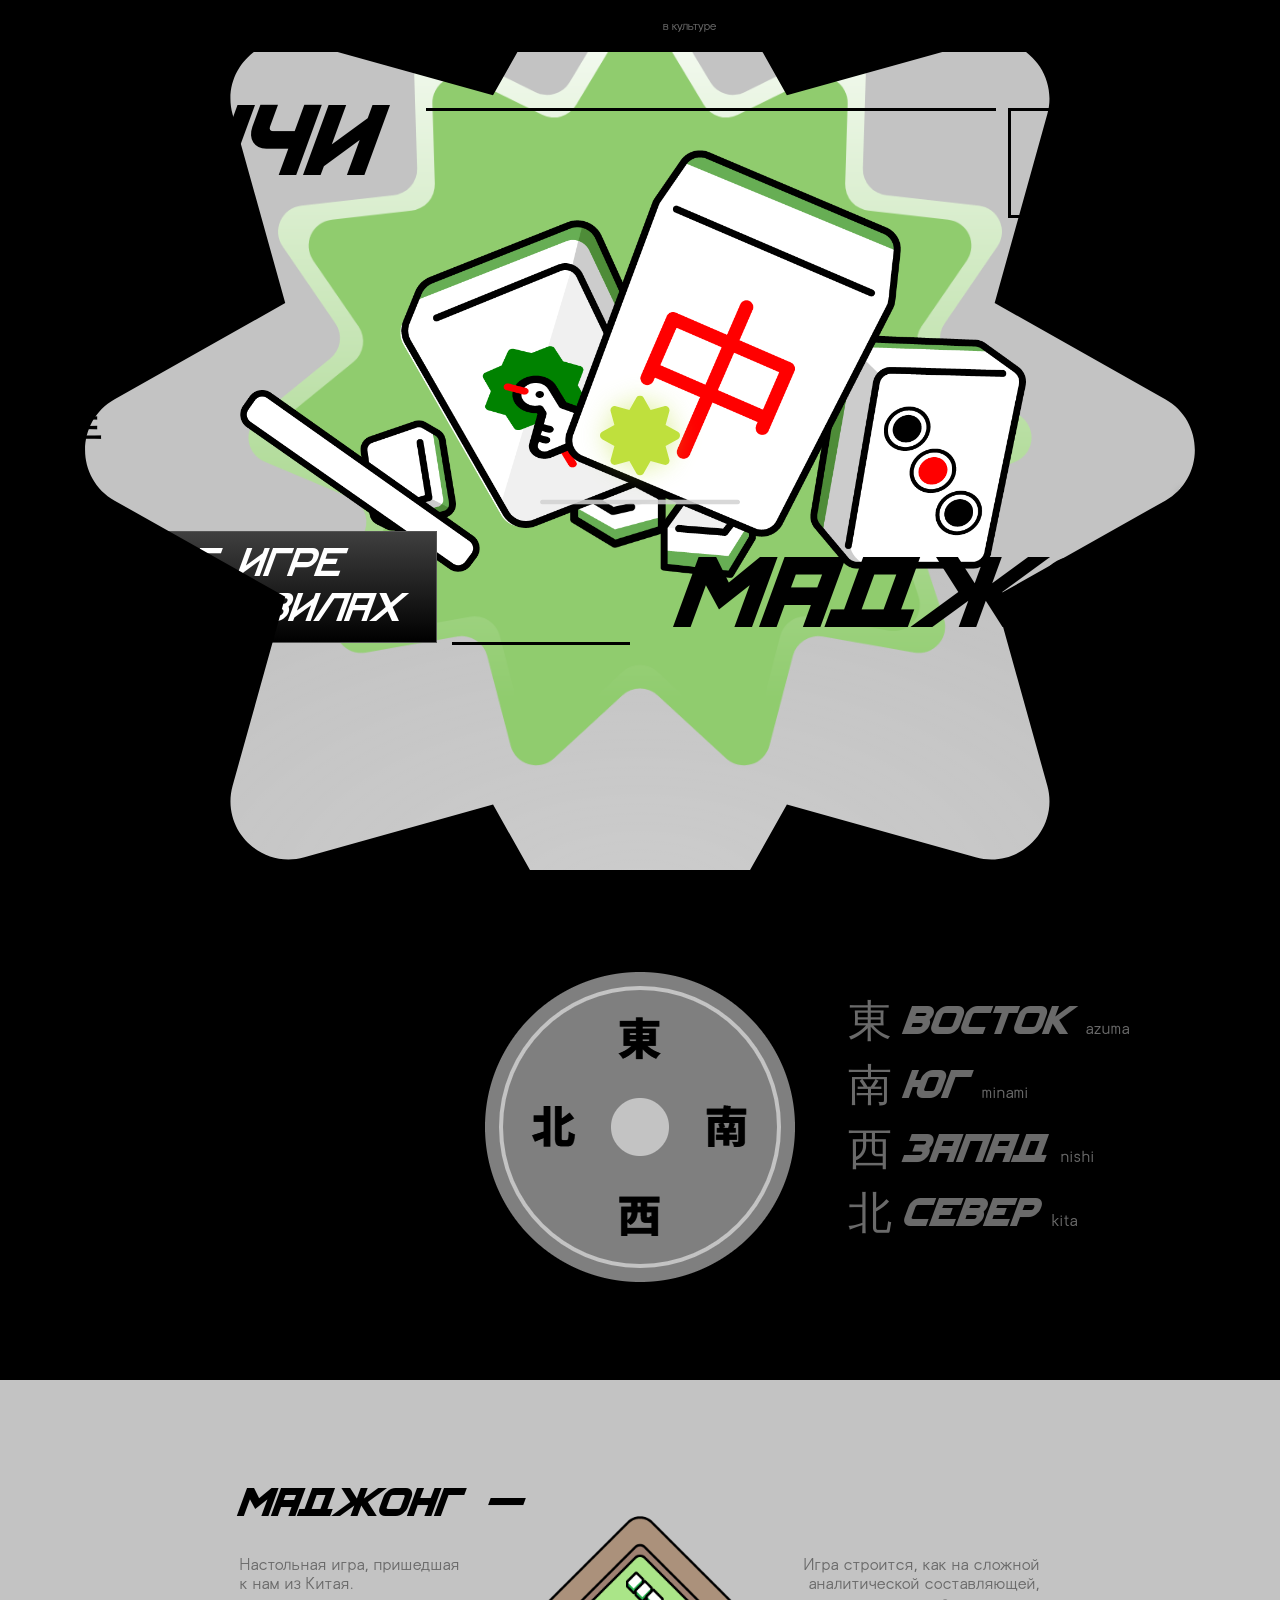
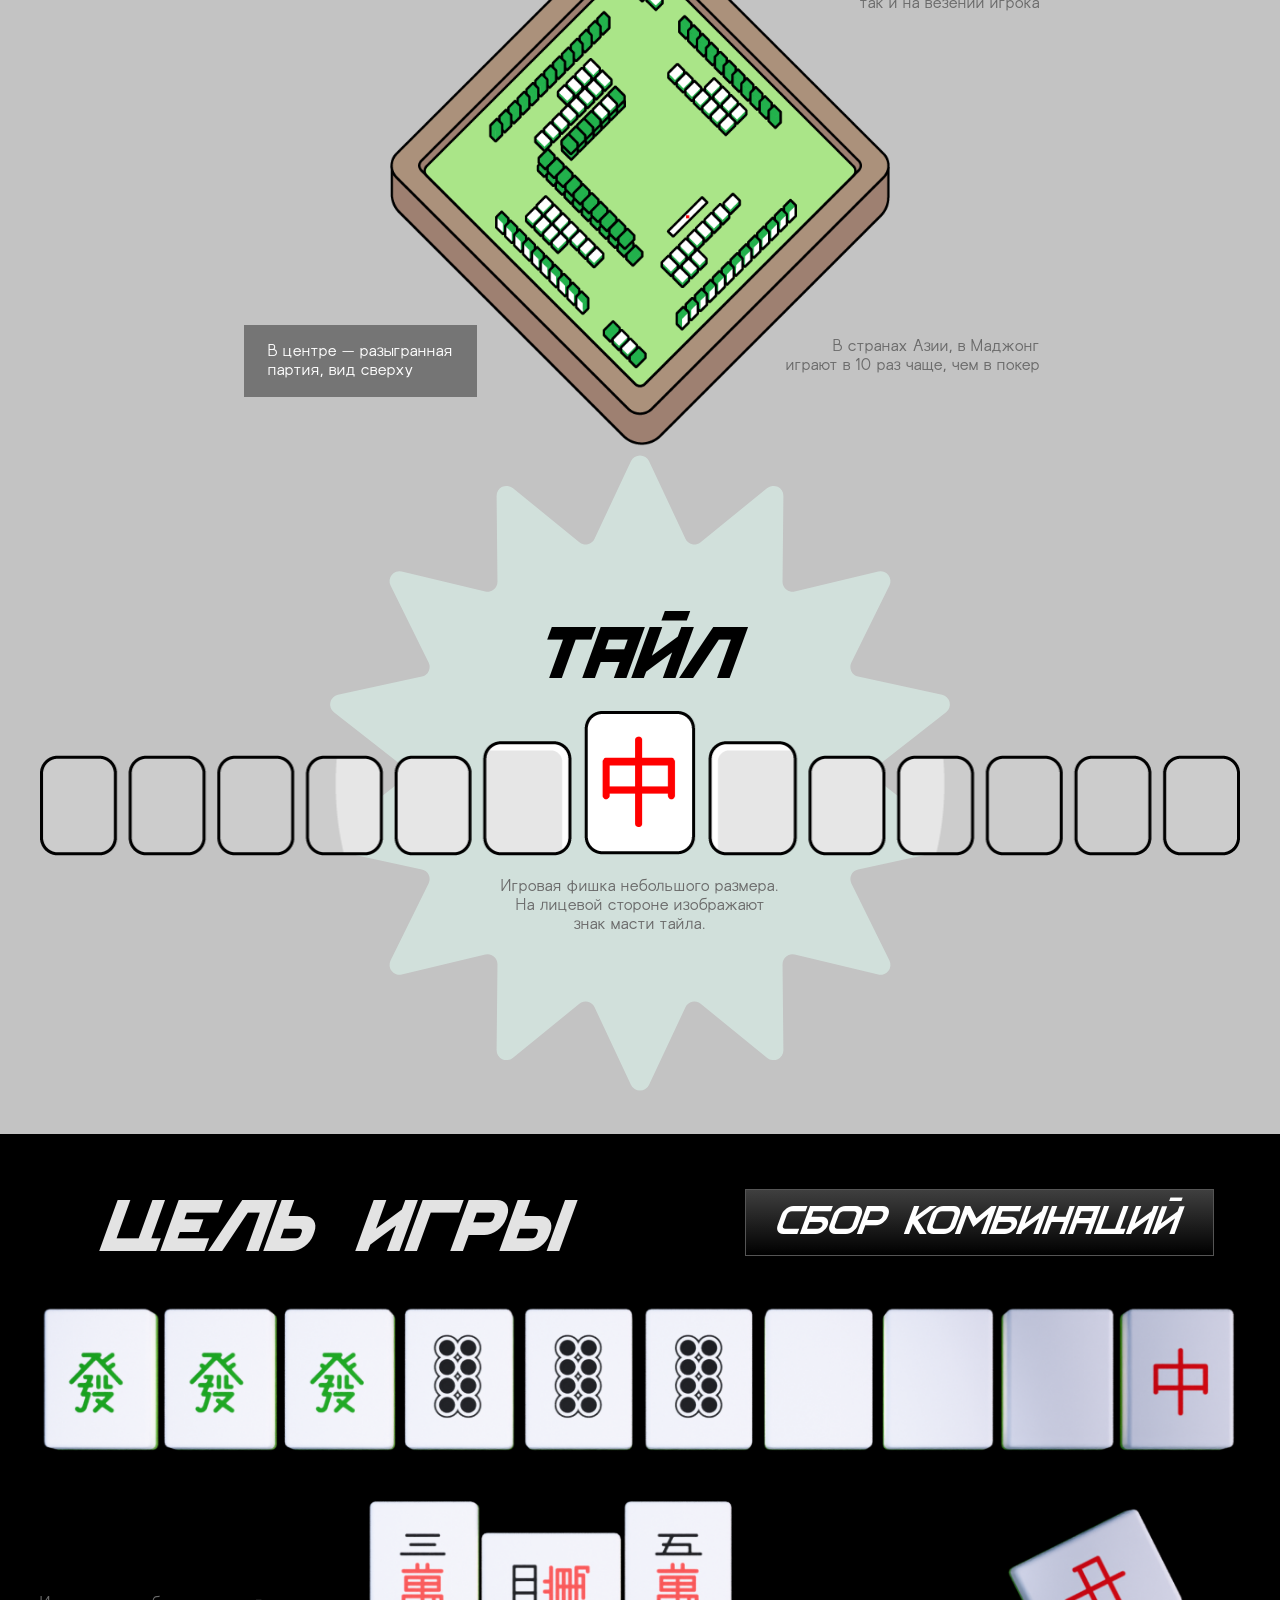
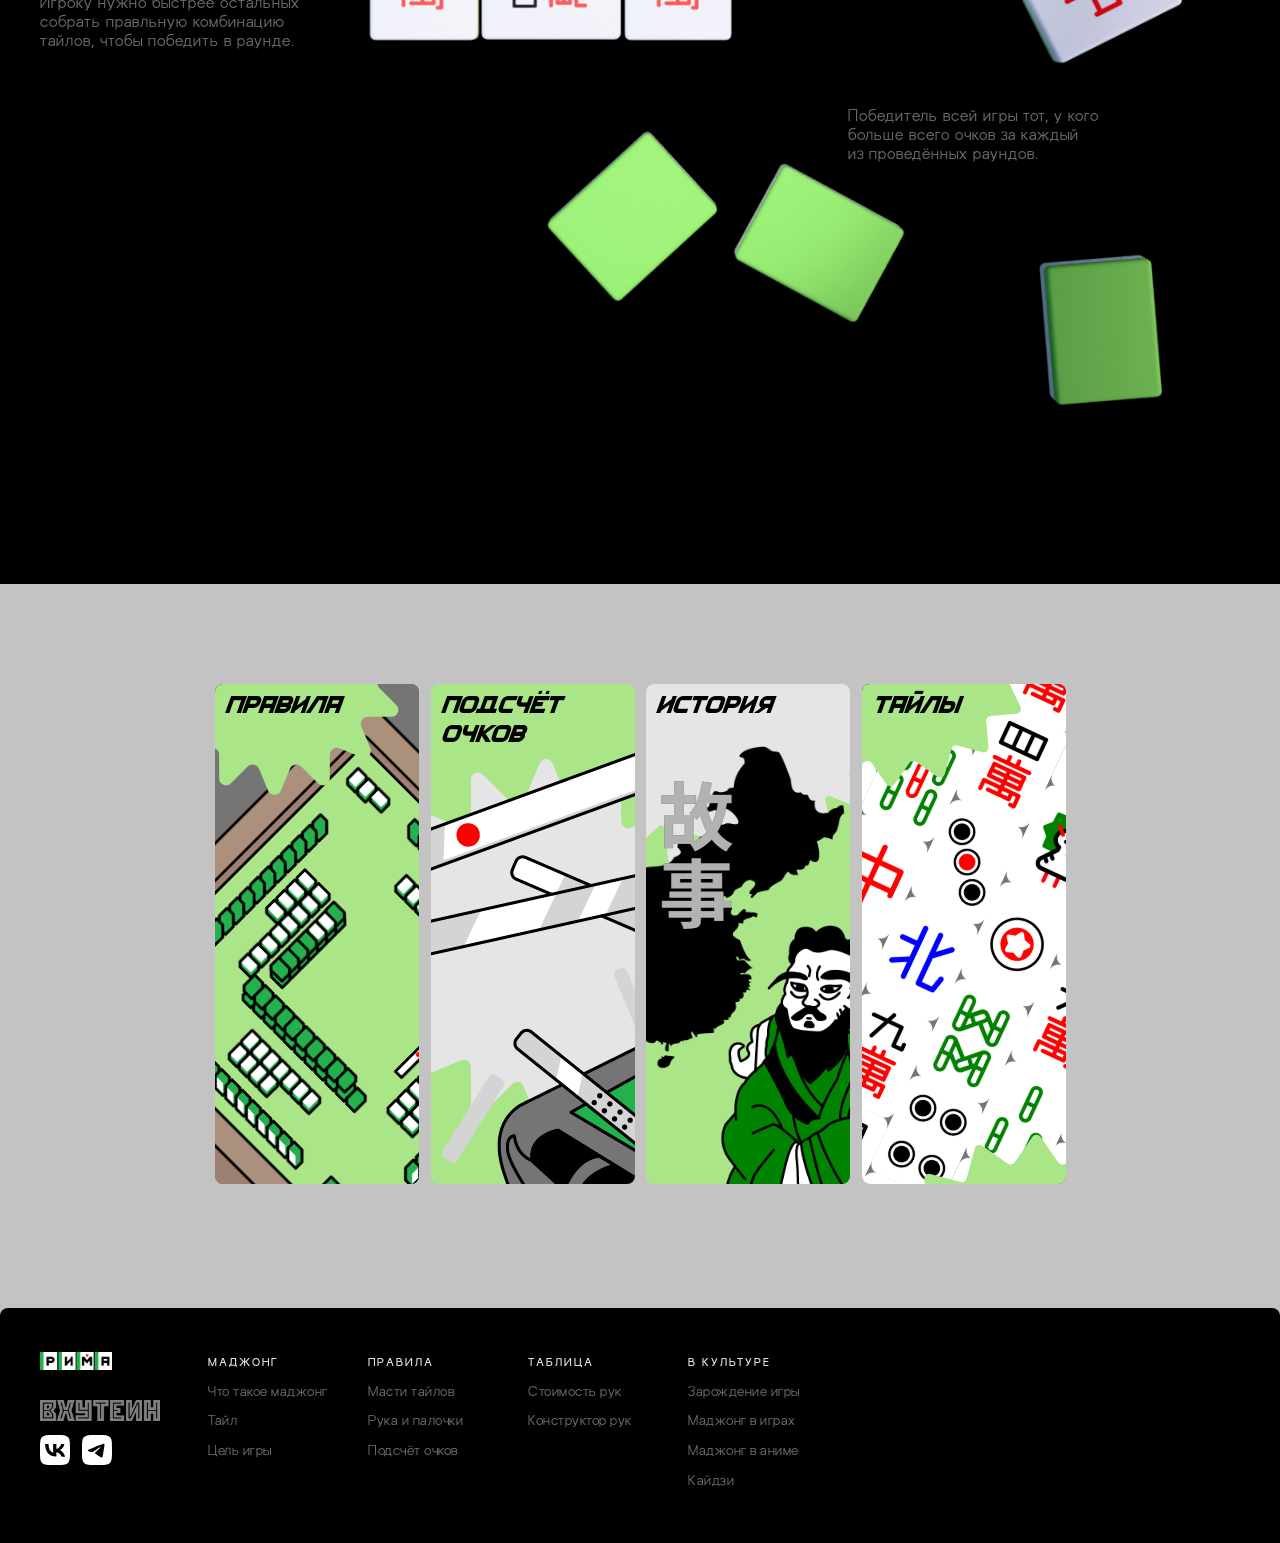
==== commit 26c6bd2a: "Update index.html /" ====
--- a/index.html
+++ b/index.html
@@ -4,7 +4,7 @@
     <meta charset="UTF-8">
     <meta name="viewport" content="width=device-width, initial-scale=1.0">
     <title>Риичи Маждонг</title>
-    <link rel="stylesheet" href="/css/style.css">
+    <link rel="stylesheet" href="css/style.css">
     <link rel="stylesheet" href="css/preloader.css">
     <script src="js/header.js" defer></script>
 </head>
@@ -305,4 +305,4 @@
 </script>
 <script src="js/dots-nav.js"></script>
 </body>
-</html>+</html>
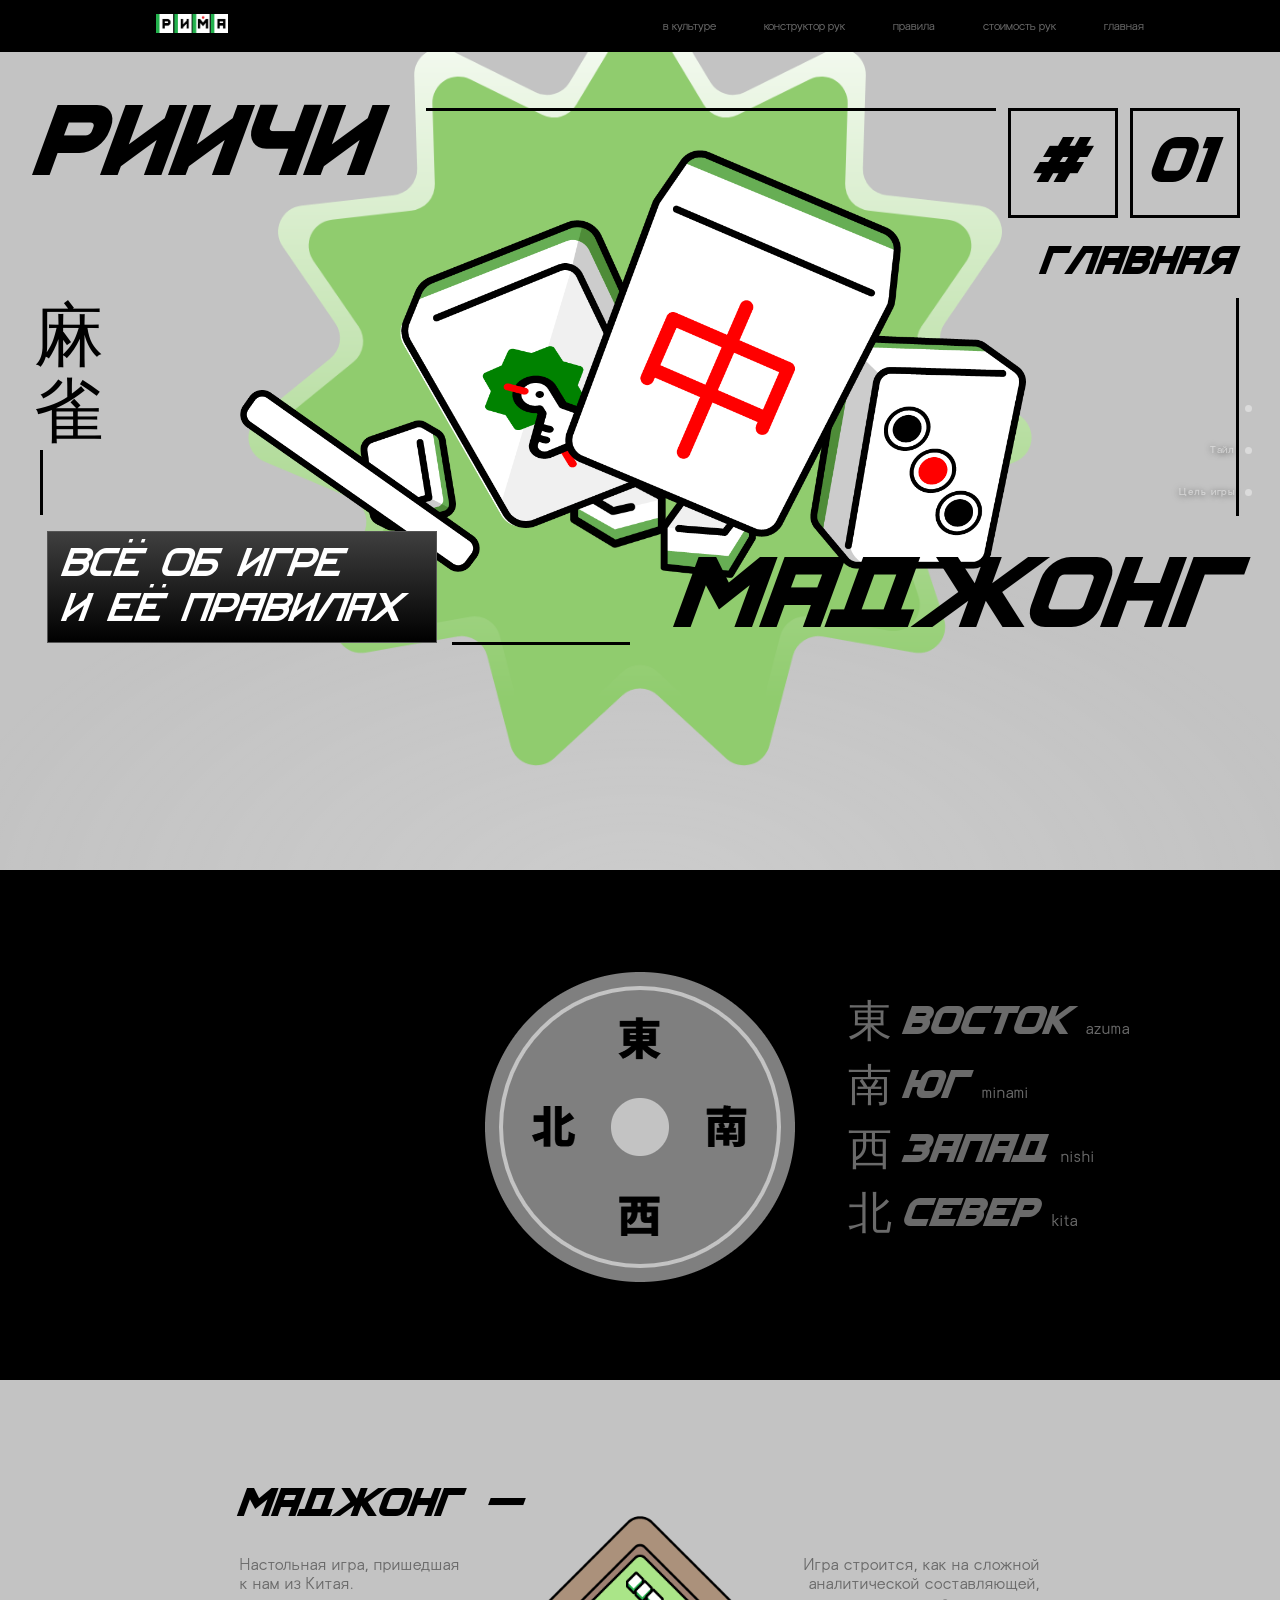
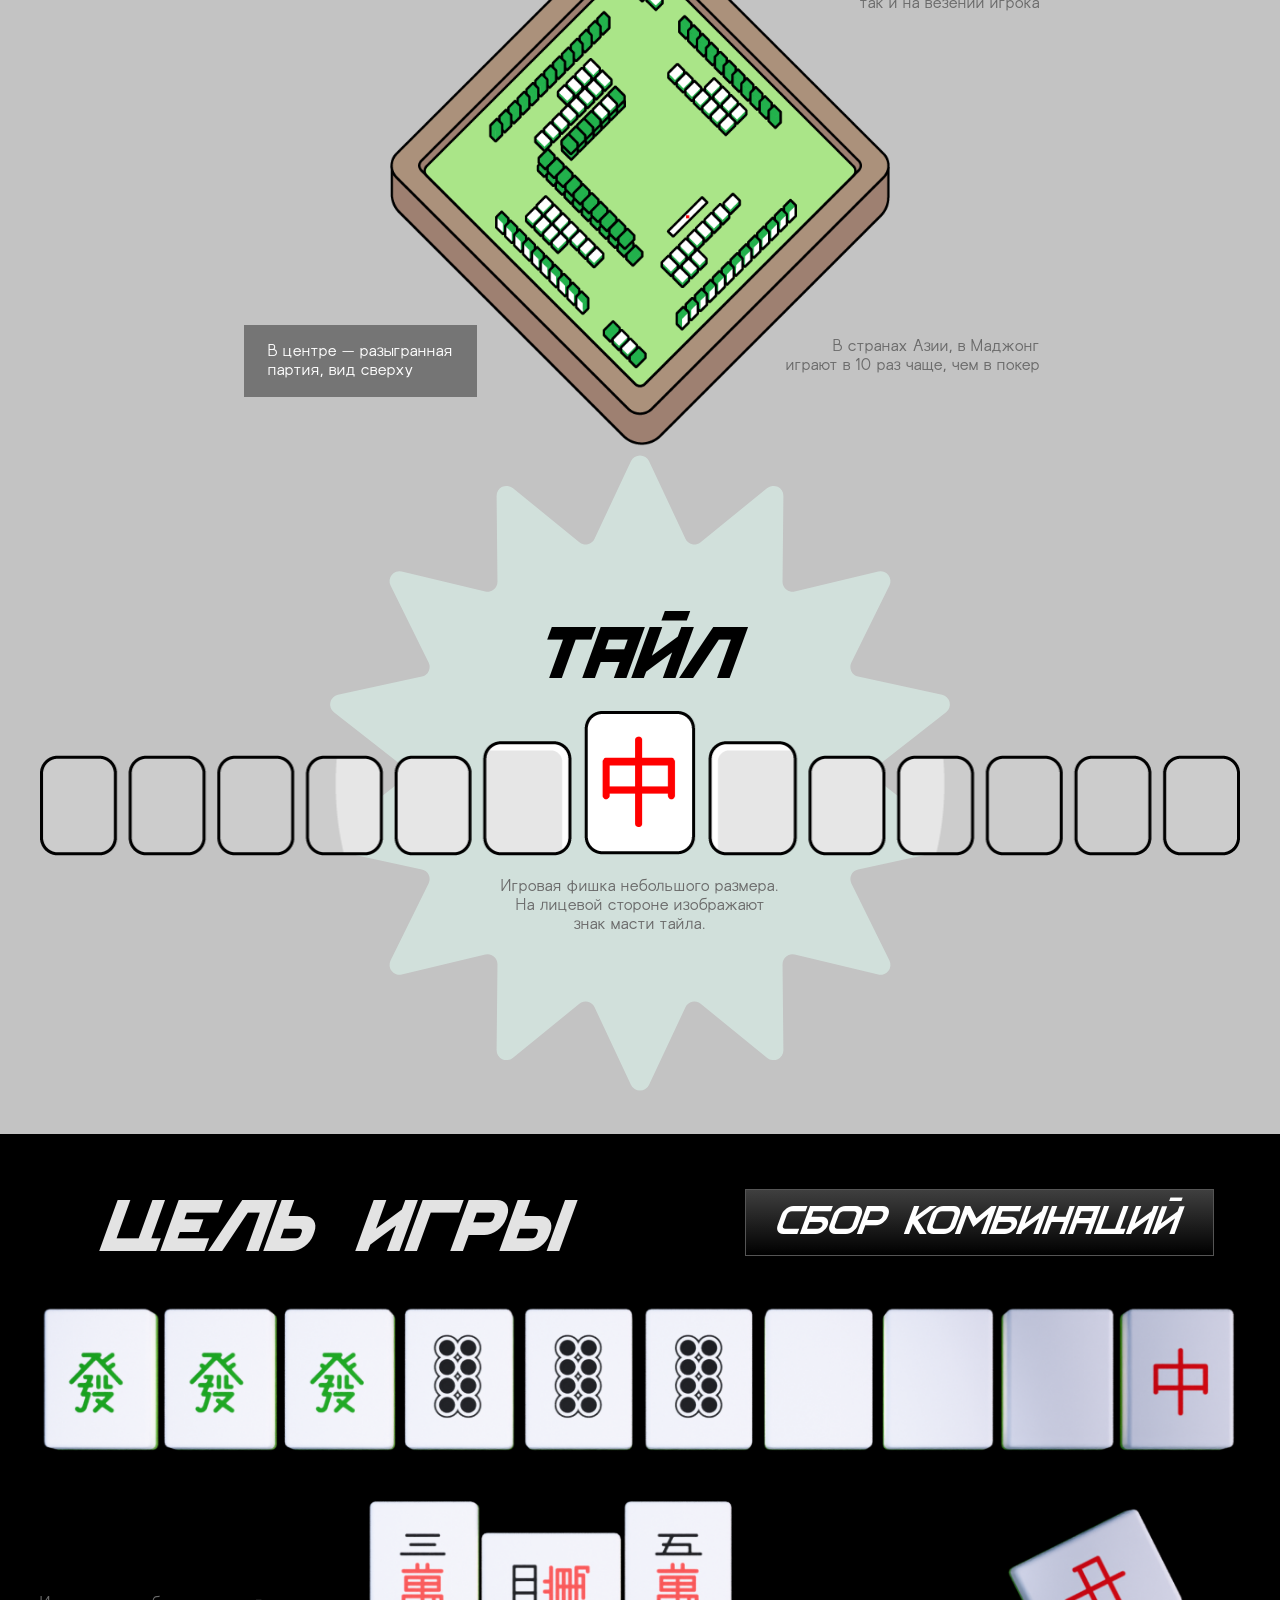
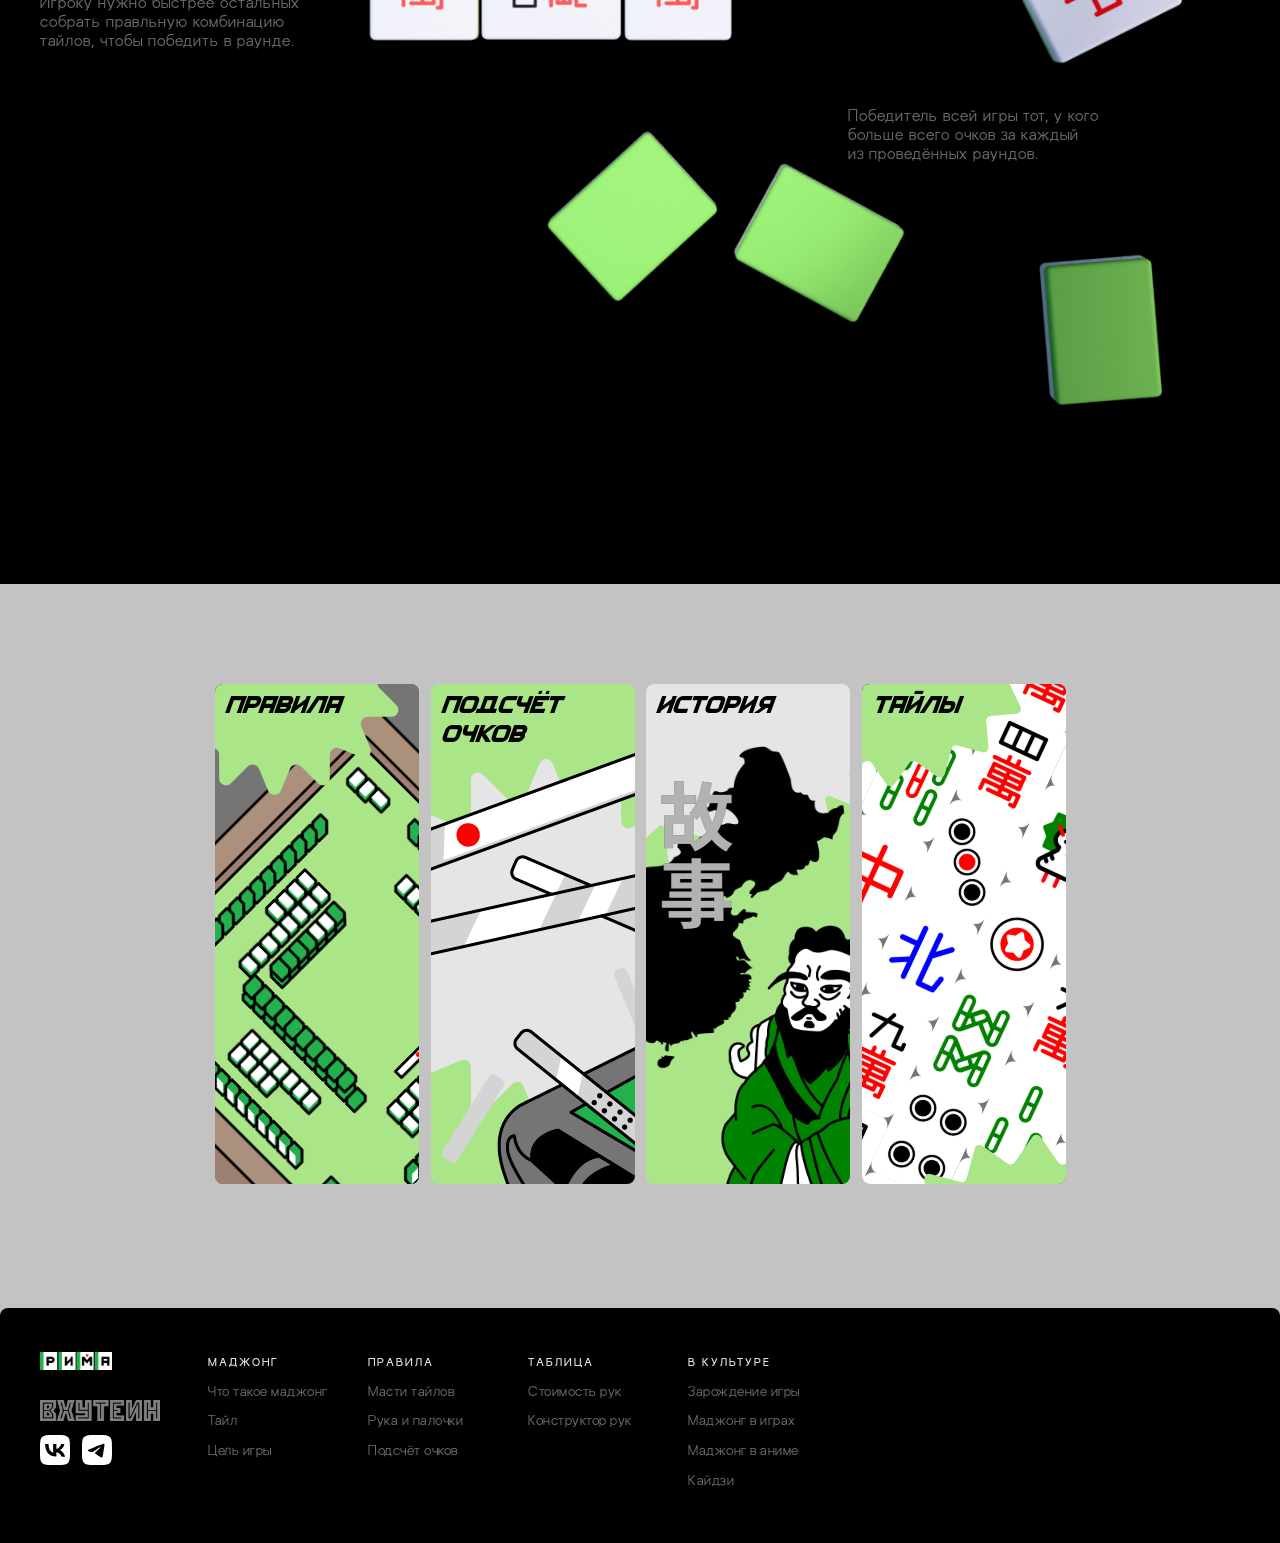
==== commit dcec2c7e: "Update index.html ///" ====
--- a/index.html
+++ b/index.html
@@ -17,11 +17,11 @@
             <img src="img/logo-png/Logo-Rima-Main.png" class="logo-rima-header">
         </div>
         <nav class="header-nav">
-            <a href="/page-4.html">в культуре</a>
-            <a href="/constructor.html">конструктор рук</a>
-            <a href="/page-2.html">правила</a>
-            <a href="/page-3.html">стоимость рук</a>
-            <a href="/index.html">главная</a>
+            <a href="page-4.html">в культуре</a>
+            <a href="constructor.html">конструктор рук</a>
+            <a href="page-2.html">правила</a>
+            <a href="page-3.html">стоимость рук</a>
+            <a href="index.html">главная</a>
         </nav>
     </div>
 </div>
@@ -207,22 +207,22 @@
 <div class="padding-block-container items-c-align m-t-100-block m-b-50-block">
     <div class="block-container-horizontal idx-cards" style="max-width: 850px;">
         
-        <a href="/page-2.html" class="block-container block-cards-main">
+        <a href="page-2.html" class="block-container block-cards-main">
             <h3 class="hc t-l-align z3">правила</h3>
             <img src="img/cards-01/rools.png">
         </a>
 
-        <a href="/page-2.html#section-score" class="block-container block-cards-main" style="background-color: var(--thirdary-color);">
+        <a href="page-2.html#section-score" class="block-container block-cards-main" style="background-color: var(--thirdary-color);">
             <h3 class="hc t-l-align">подсчёт очков</h3>
             <img src="img/cards-01/score.png">
         </a>
 
-        <a href="/page-4.html" class="block-container block-cards-main" style="background-color: var(--thirdary-color);">
+        <a href="page-4.html" class="block-container block-cards-main" style="background-color: var(--thirdary-color);">
             <h3 class="hc t-l-align">история</h3>
             <img src="img/cards-01/history.png">
         </a>
 
-        <a href="/page-3.html" class="block-container block-cards-main">
+        <a href="page-3.html" class="block-container block-cards-main">
             <h3 class="hc t-l-align">тайлы</h3>
             <img src="img/cards-01/tiles.png">
         </a>
@@ -247,27 +247,27 @@
     <nav class="footer-nav-cols">
         <div class="footer-nav-col">
             <p class="footer-nav-col__title">Маджонг</p>
-            <a href="/index.html#section-mahjong">Что такое маджонг</a>
-            <a href="/index.html#section-tile">Тайл</a>
-            <a href="/index.html#section-goal">Цель игры</a>
+            <a href="index.html#section-mahjong">Что такое маджонг</a>
+            <a href="index.html#section-tile">Тайл</a>
+            <a href="index.html#section-goal">Цель игры</a>
         </div>
         <div class="footer-nav-col">
             <p class="footer-nav-col__title">Правила</p>
-            <a href="/page-2.html#section-suits">Масти тайлов</a>
-            <a href="/page-2.html#section-basics">Рука и палочки</a>
-            <a href="/page-2.html#section-score">Подсчёт очков</a>
+            <a href="page-2.html#section-suits">Масти тайлов</a>
+            <a href="page-2.html#section-basics">Рука и палочки</a>
+            <a href="page-2.html#section-score">Подсчёт очков</a>
         </div>
         <div class="footer-nav-col">
             <p class="footer-nav-col__title">Таблица</p>
-            <a href="/page-3.html">Стоимость рук</a>
-            <a href="/constructor.html">Конструктор рук</a>
+            <a href="page-3.html">Стоимость рук</a>
+            <a href="constructor.html">Конструктор рук</a>
         </div>
         <div class="footer-nav-col">
             <p class="footer-nav-col__title">В культуре</p>
-            <a href="/page-4.html#section-versions">Зарождение игры</a>
-            <a href="/page-4.html#section-yakuza">Маджонг в играх</a>
-            <a href="/page-4.html#section-akagi">Маджонг в аниме</a>
-            <a href="/page-4.html#section-kaiji">Кайдзи</a>
+            <a href="page-4.html#section-versions">Зарождение игры</a>
+            <a href="page-4.html#section-yakuza">Маджонг в играх</a>
+            <a href="page-4.html#section-akagi">Маджонг в аниме</a>
+            <a href="page-4.html#section-kaiji">Кайдзи</a>
         </div>
     </nav>
 
